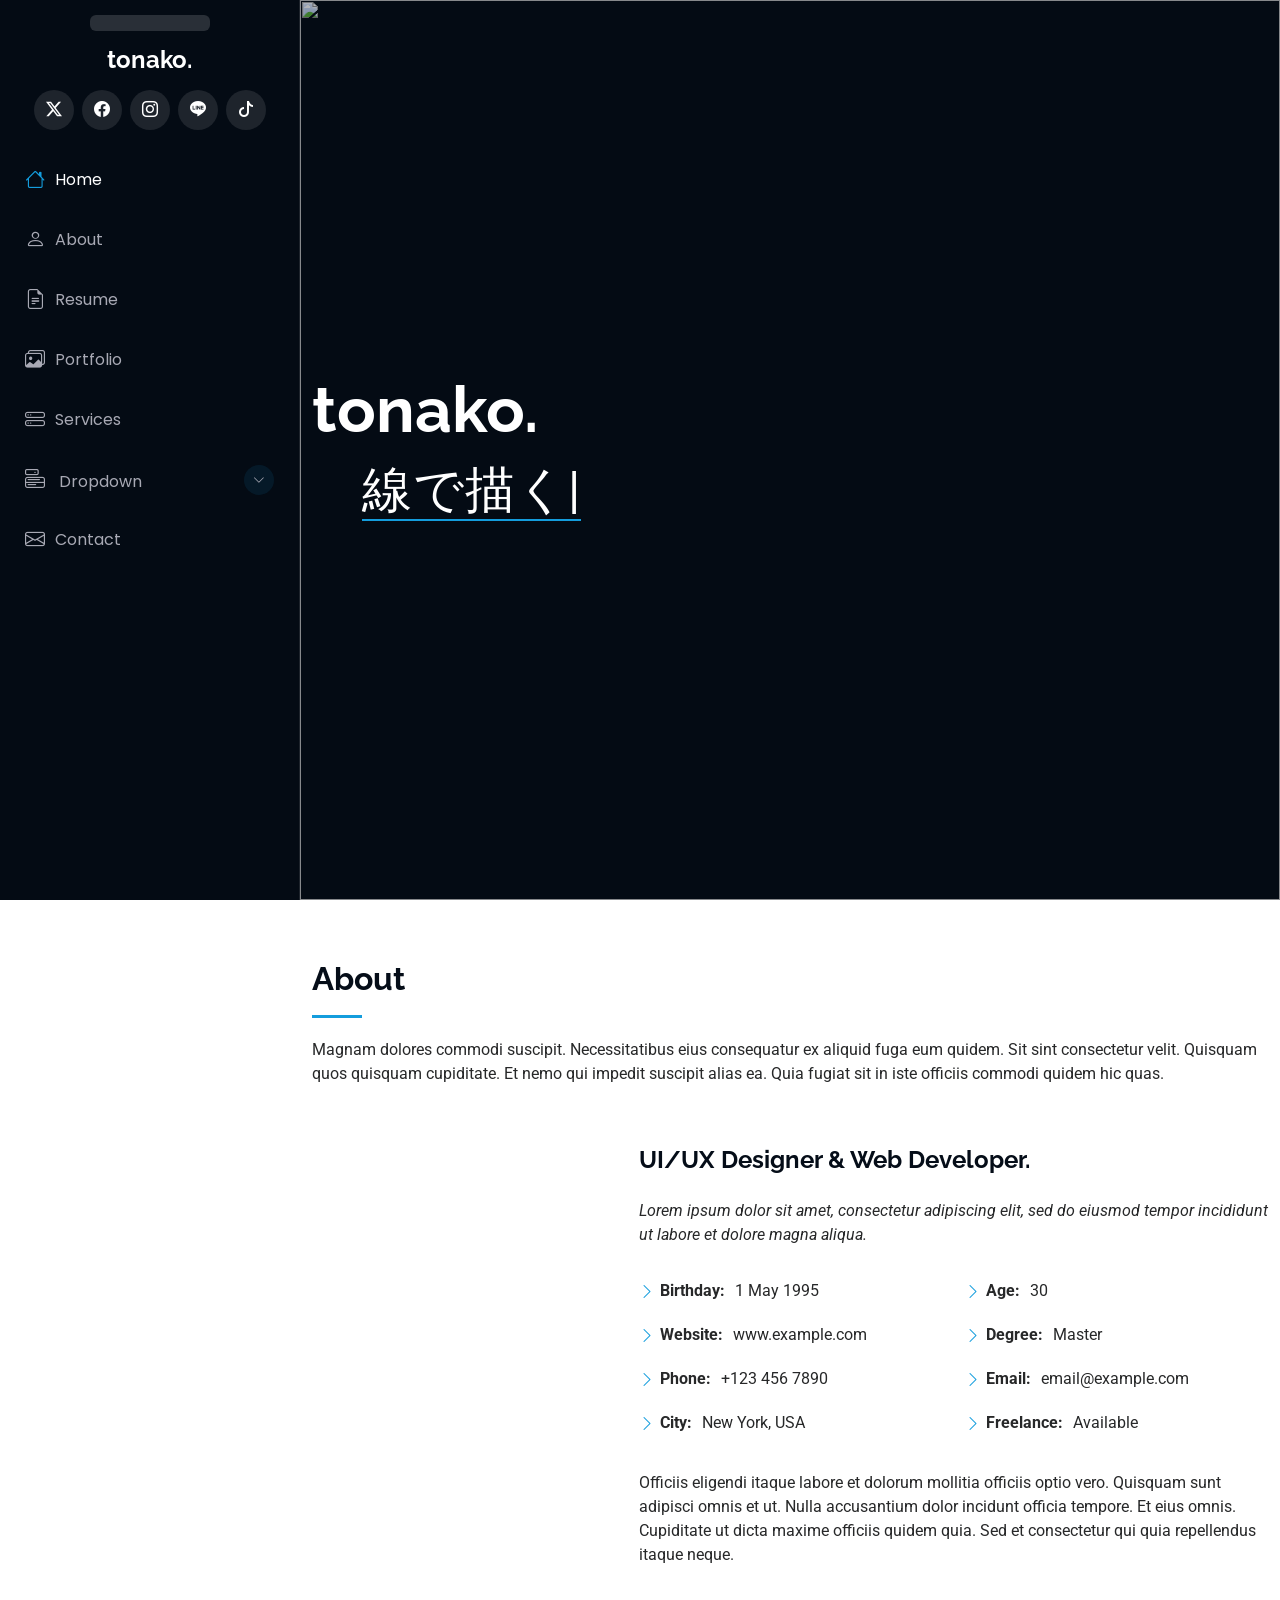
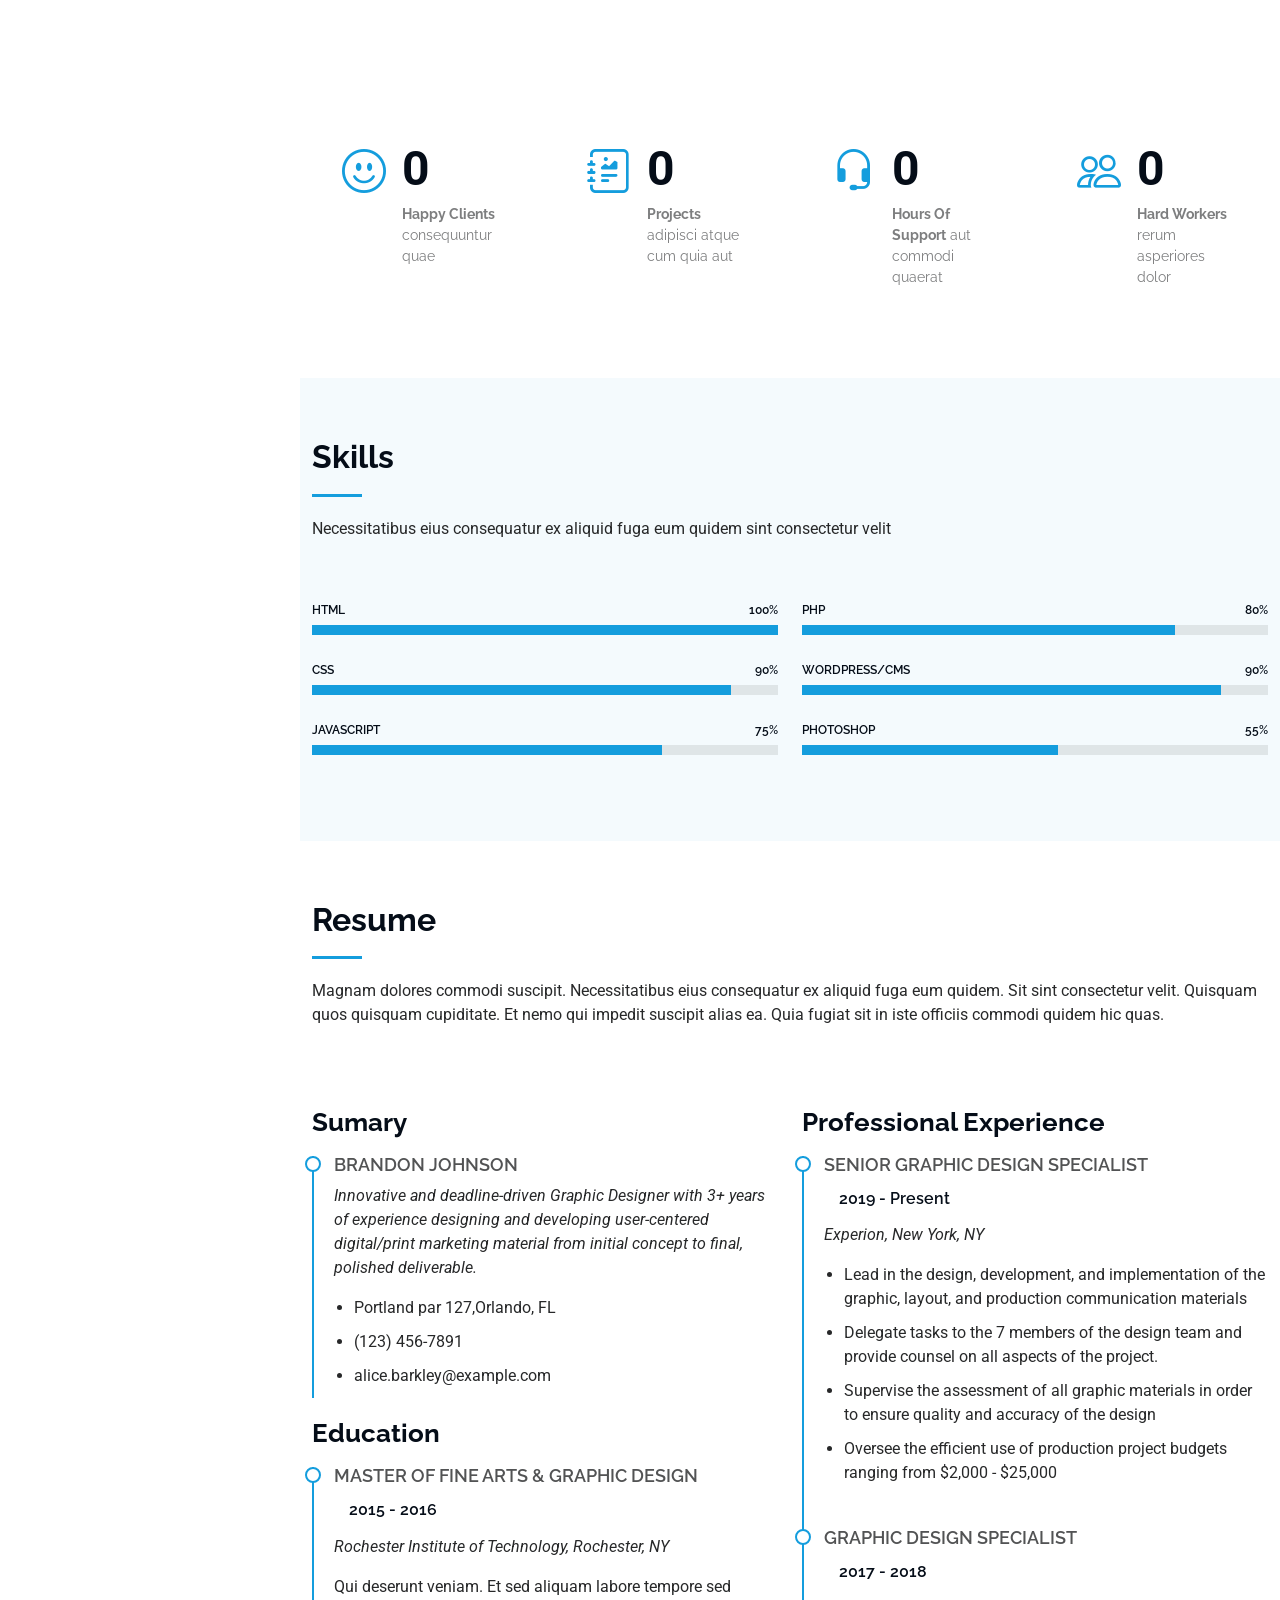
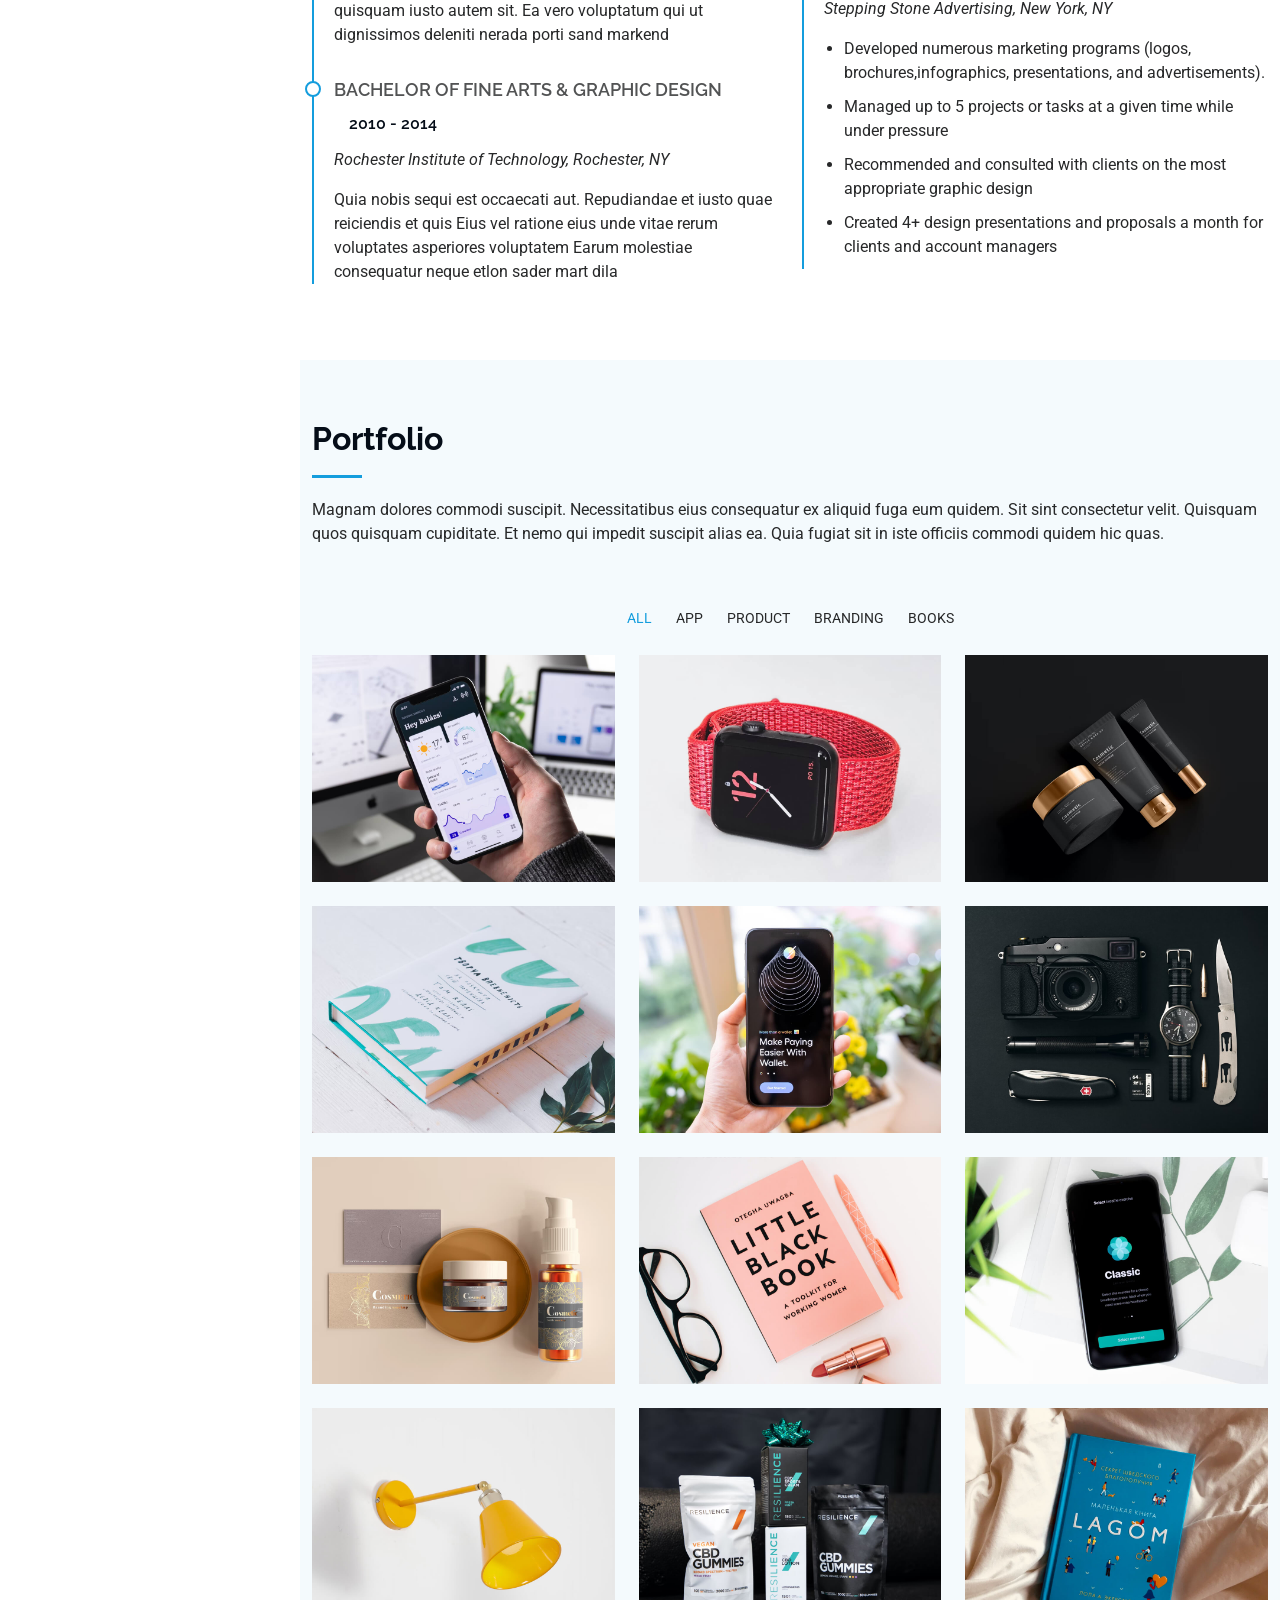
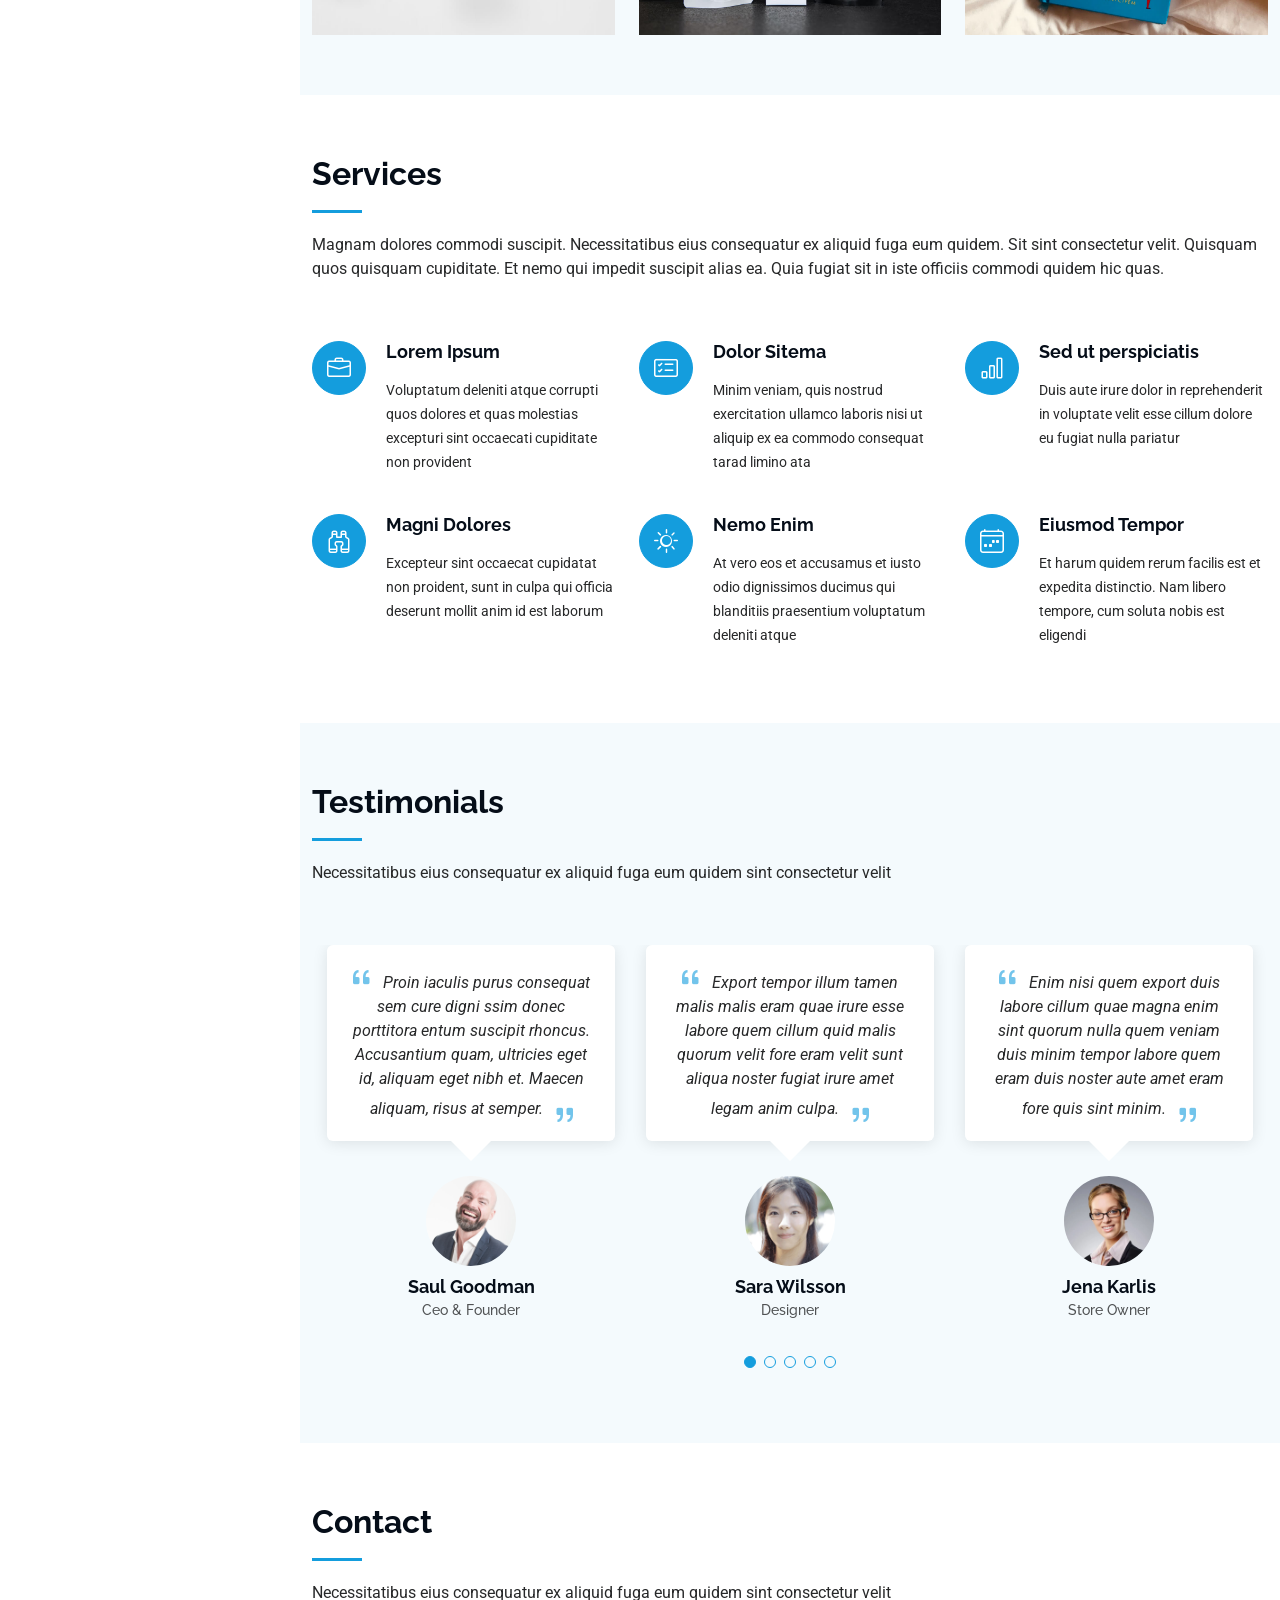
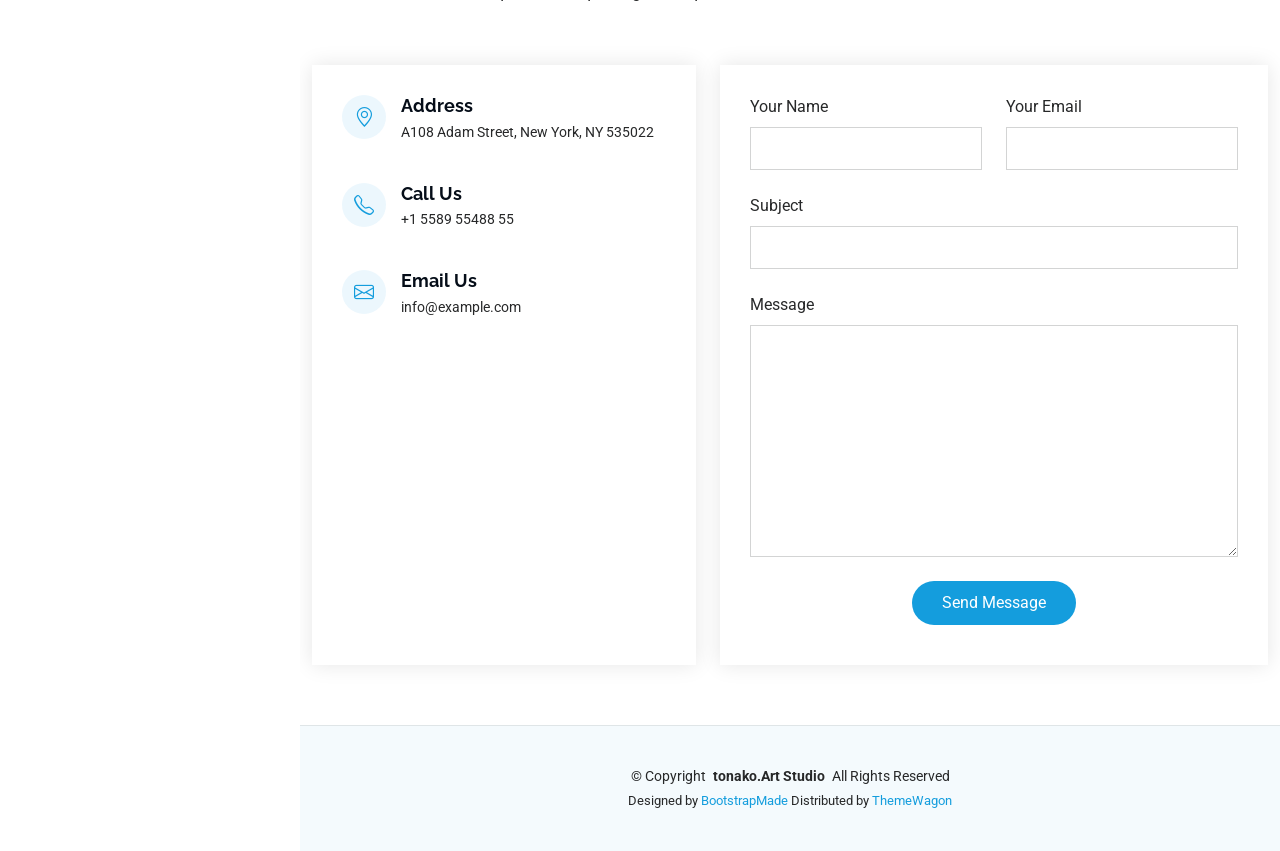
==== index.html @ 2c8b05dd "tonakoのテストページ" ====
<!DOCTYPE html>
<html lang="ja">

<head>
  <meta charset="utf-8">
  <meta content="width=device-width, initial-scale=1.0" name="viewport">
  <title>tonako. - モノクロ抽象と物語</title>
  <meta content="" name="description">
  <meta content="" name="keywords">

  <!-- Favicons -->
  <link href="assets/img/favicon.png" rel="icon">
  <link href="assets/img/apple-touch-icon.png" rel="apple-touch-icon">

  <!-- Fonts -->
  <link href="https://fonts.googleapis.com/css2?family=Roboto:ital,wght@0,100;0,300;0,400;0,500;0,700;0,900;1,100;1,300;1,400;1,500;1,700;1,900&family=Poppins:ital,wght@0,100;0,200;0,300;0,400;0,500;0,600;0,700;0,800;0,900;1,100;1,200;1,300;1,400;1,500;1,600;1,700;1,800;1,900&family=Raleway:ital,wght@0,100;0,200;0,300;0,400;0,500;0,600;0,700;0,800;0,900;1,100;1,200;1,300;1,400;1,500;1,600;1,700;1,800;1,900&display=swap" rel="stylesheet">

  <!-- Vendor CSS Files -->
  <link href="assets/vendor/bootstrap/css/bootstrap.min.css" rel="stylesheet">
  <link href="assets/vendor/bootstrap-icons/bootstrap-icons.css" rel="stylesheet">
  <link href="assets/vendor/aos/aos.css" rel="stylesheet">
  <link href="assets/vendor/glightbox/css/glightbox.min.css" rel="stylesheet">
  <link href="assets/vendor/swiper/swiper-bundle.min.css" rel="stylesheet">

  <!-- Main CSS File -->
  <link href="assets/css/main.css" rel="stylesheet">

</head>

<body class="index-page">

  <header id="header" class="header dark-background d-flex flex-column">
    <i class="header-toggle d-xl-none bi bi-list"></i>

    <div class="profile-img">
      <img src="assets/img/my-profile-img.jpg" alt="" class="rounded mx-auto d-block">
    </div>

    <a href="index.html" class="logo d-flex align-items-center justify-content-center">
      <!-- Uncomment the line below if you also wish to use an image logo -->
      <!-- <img src="assets/img/logo.png" alt=""> -->
      <h1 class="sitename">tonako.</h1>
    </a>

    <div class="social-links text-center">
      <span title="x"><a href="#" class="twitter"><i class="bi bi-twitter-x"></i></a></span>
      <span title="facebook"><a href="#" class="facebook"><i class="bi bi-facebook"></i></a></span>
      <span title="instagram"><a href="#" class="instagram"><i class="bi bi-instagram"></i></a></span>
      <span title="LINE"><a href="#" class="line"><i class="bi bi-line line-icon"></i></a></span>
      <span title="tiktok"><a href="#" class="tiktok"><i class="bi bi-tiktok tiktok-icon"></i></a></span>
    </div>

    <nav id="navmenu" class="navmenu">
      <ul>
        <li><span title="トップ"><a href="#hero" class="active"><i class="b bi-house navicon"></i> Home</a></span></li>
        <li><span title="人物紹介"><a href="#about"><i class="bi bi-person navicon"></i> About</a></span></li>
        <li><span title="経歴紹介"><a href="#resume"><i class="bi bi-file-earmark-text navicon"></i> Resume</a></span></li>
        <li><span title="作品紹介"><a href="#portfolio"><i class="bi bi-images navicon"></i> Portfolio</a></span></li>
        <li><span title="サービス"><a href="#services"><i class="bi bi-hdd-stack navicon"></i> Services</a></span></li>
        <li class="dropdown"><a href="#"><span title="説明６"><i class="bi bi-menu-button navicon"></i> <span>Dropdown</span> </span><i class="bi bi-chevron-down toggle-dropdown"></i></a>
          <ul>
            <li><a href="#">Dropdown 1</a></li>
            <li class="dropdown"><a href="#"><span>Deep Dropdown</span> <i class="bi bi-chevron-down toggle-dropdown"></i></a>
              <ul>
                <li><a href="#">Deep Dropdown 1</a></li>
                <li><a href="#">Deep Dropdown 2</a></li>
                <li><a href="#">Deep Dropdown 3</a></li>
                <li><a href="#">Deep Dropdown 4</a></li>
                <li><a href="#">Deep Dropdown 5</a></li>
              </ul>
            </li>
            <li><a href="#">Dropdown 2</a></li>
            <li><a href="#">Dropdown 3</a></li>
            <li><a href="#">Dropdown 4</a></li>
          </ul>
        </li>
        <li><span title="連絡手段"><a href="#contact"><i class="bi bi-envelope navicon"></i> Contact</a></span></li>
      </ul>
    </nav>

  </header>

  <main class="main">

    <!-- Hero Section -->
    <section id="hero" class="hero section dark-background">

      <img id="slideshow" src="assets/img/hero-bg.jpg" alt="" data-aos="fade-in" class="">
      <div class="container" data-aos="fade-up" data-aos-delay="100">
        <h2>tonako.</h2>
        <p style="font-size: 50px;">　<span class="typed" data-typed-items="　線で描く,　創造する,　モノクロ抽象と物語"></span><span class="typed-cursor typed-cursor--blink" aria-hidden="true"></span><span class="typed-cursor typed-cursor--blink" aria-hidden="true"></span></p>
      </div>

    </section><!-- /hero Section -->

    <!-- About Section -->
    <section id="about" class="about section">

      <!-- Section Title -->
      <div class="container section-title" data-aos="fade-up">
        <h2>About</h2>
        <p>Magnam dolores commodi suscipit. Necessitatibus eius consequatur ex aliquid fuga eum quidem. Sit sint consectetur velit. Quisquam quos quisquam cupiditate. Et nemo qui impedit suscipit alias ea. Quia fugiat sit in iste officiis commodi quidem hic quas.</p>
      </div><!-- End Section Title -->

      <div class="container" data-aos="fade-up" data-aos-delay="100">

        <div class="row gy-4 justify-content-center">
          <div class="col-lg-4">
            <img src="assets/img/my-profile-img.jpg" class="img-fluid" alt="">
          </div>
          <div class="col-lg-8 content">
            <h2>UI/UX Designer &amp; Web Developer.</h2>
            <p class="fst-italic py-3">
              Lorem ipsum dolor sit amet, consectetur adipiscing elit, sed do eiusmod tempor incididunt ut labore et dolore
              magna aliqua.
            </p>
            <div class="row">
              <div class="col-lg-6">
                <ul>
                  <li><i class="bi bi-chevron-right"></i> <strong>Birthday:</strong> <span>1 May 1995</span></li>
                  <li><i class="bi bi-chevron-right"></i> <strong>Website:</strong> <span>www.example.com</span></li>
                  <li><i class="bi bi-chevron-right"></i> <strong>Phone:</strong> <span>+123 456 7890</span></li>
                  <li><i class="bi bi-chevron-right"></i> <strong>City:</strong> <span>New York, USA</span></li>
                </ul>
              </div>
              <div class="col-lg-6">
                <ul>
                  <li><i class="bi bi-chevron-right"></i> <strong>Age:</strong> <span>30</span></li>
                  <li><i class="bi bi-chevron-right"></i> <strong>Degree:</strong> <span>Master</span></li>
                  <li><i class="bi bi-chevron-right"></i> <strong>Email:</strong> <span>email@example.com</span></li>
                  <li><i class="bi bi-chevron-right"></i> <strong>Freelance:</strong> <span>Available</span></li>
                </ul>
              </div>
            </div>
            <p class="py-3">
              Officiis eligendi itaque labore et dolorum mollitia officiis optio vero. Quisquam sunt adipisci omnis et ut. Nulla accusantium dolor incidunt officia tempore. Et eius omnis.
              Cupiditate ut dicta maxime officiis quidem quia. Sed et consectetur qui quia repellendus itaque neque.
            </p>
          </div>
        </div>

      </div>

    </section><!-- /About Section -->

    <!-- Stats Section -->
    <section id="stats" class="stats section">

      <div class="container" data-aos="fade-up" data-aos-delay="100">

        <div class="row gy-4">

          <div class="col-lg-3 col-md-6">
            <div class="stats-item">
              <i class="bi bi-emoji-smile"></i>
              <span data-purecounter-start="0" data-purecounter-end="232" data-purecounter-duration="1" class="purecounter"></span>
              <p><strong>Happy Clients</strong> <span>consequuntur quae</span></p>
            </div>
          </div><!-- End Stats Item -->

          <div class="col-lg-3 col-md-6">
            <div class="stats-item">
              <i class="bi bi-journal-richtext"></i>
              <span data-purecounter-start="0" data-purecounter-end="521" data-purecounter-duration="1" class="purecounter"></span>
              <p><strong>Projects</strong> <span>adipisci atque cum quia aut</span></p>
            </div>
          </div><!-- End Stats Item -->

          <div class="col-lg-3 col-md-6">
            <div class="stats-item">
              <i class="bi bi-headset"></i>
              <span data-purecounter-start="0" data-purecounter-end="1453" data-purecounter-duration="1" class="purecounter"></span>
              <p><strong>Hours Of Support</strong> <span>aut commodi quaerat</span></p>
            </div>
          </div><!-- End Stats Item -->

          <div class="col-lg-3 col-md-6">
            <div class="stats-item">
              <i class="bi bi-people"></i>
              <span data-purecounter-start="0" data-purecounter-end="32" data-purecounter-duration="1" class="purecounter"></span>
              <p><strong>Hard Workers</strong> <span>rerum asperiores dolor</span></p>
            </div>
          </div><!-- End Stats Item -->

        </div>

      </div>

    </section><!-- /Stats Section -->

    <!-- Skills Section -->
    <section id="skills" class="skills section light-background">

      <!-- Section Title -->
      <div class="container section-title" data-aos="fade-up">
        <h2>Skills</h2>
        <p>Necessitatibus eius consequatur ex aliquid fuga eum quidem sint consectetur velit</p>
      </div><!-- End Section Title -->

      <div class="container" data-aos="fade-up" data-aos-delay="100">

        <div class="row skills-content skills-animation">

          <div class="col-lg-6">

            <div class="progress">
              <span class="skill"><span>HTML</span> <i class="val">100%</i></span>
              <div class="progress-bar-wrap">
                <div class="progress-bar" role="progressbar" aria-valuenow="100" aria-valuemin="0" aria-valuemax="100"></div>
              </div>
            </div><!-- End Skills Item -->

            <div class="progress">
              <span class="skill"><span>CSS</span> <i class="val">90%</i></span>
              <div class="progress-bar-wrap">
                <div class="progress-bar" role="progressbar" aria-valuenow="90" aria-valuemin="0" aria-valuemax="100"></div>
              </div>
            </div><!-- End Skills Item -->

            <div class="progress">
              <span class="skill"><span>JavaScript</span> <i class="val">75%</i></span>
              <div class="progress-bar-wrap">
                <div class="progress-bar" role="progressbar" aria-valuenow="75" aria-valuemin="0" aria-valuemax="100"></div>
              </div>
            </div><!-- End Skills Item -->

          </div>

          <div class="col-lg-6">

            <div class="progress">
              <span class="skill"><span>PHP</span> <i class="val">80%</i></span>
              <div class="progress-bar-wrap">
                <div class="progress-bar" role="progressbar" aria-valuenow="80" aria-valuemin="0" aria-valuemax="100"></div>
              </div>
            </div><!-- End Skills Item -->

            <div class="progress">
              <span class="skill"><span>WordPress/CMS</span> <i class="val">90%</i></span>
              <div class="progress-bar-wrap">
                <div class="progress-bar" role="progressbar" aria-valuenow="90" aria-valuemin="0" aria-valuemax="100"></div>
              </div>
            </div><!-- End Skills Item -->

            <div class="progress">
              <span class="skill"><span>Photoshop</span> <i class="val">55%</i></span>
              <div class="progress-bar-wrap">
                <div class="progress-bar" role="progressbar" aria-valuenow="55" aria-valuemin="0" aria-valuemax="100"></div>
              </div>
            </div><!-- End Skills Item -->

          </div>

        </div>

      </div>

    </section><!-- /Skills Section -->

    <!-- Resume Section -->
    <section id="resume" class="resume section">

      <!-- Section Title -->
      <div class="container section-title" data-aos="fade-up">
        <h2>Resume</h2>
        <p>Magnam dolores commodi suscipit. Necessitatibus eius consequatur ex aliquid fuga eum quidem. Sit sint consectetur velit. Quisquam quos quisquam cupiditate. Et nemo qui impedit suscipit alias ea. Quia fugiat sit in iste officiis commodi quidem hic quas.</p>
      </div><!-- End Section Title -->

      <div class="container">

        <div class="row">

          <div class="col-lg-6" data-aos="fade-up" data-aos-delay="100">
            <h3 class="resume-title">Sumary</h3>

            <div class="resume-item pb-0">
              <h4>Brandon Johnson</h4>
              <p><em>Innovative and deadline-driven Graphic Designer with 3+ years of experience designing and developing user-centered digital/print marketing material from initial concept to final, polished deliverable.</em></p>
              <ul>
                <li>Portland par 127,Orlando, FL</li>
                <li>(123) 456-7891</li>
                <li>alice.barkley@example.com</li>
              </ul>
            </div><!-- Edn Resume Item -->

            <h3 class="resume-title">Education</h3>
            <div class="resume-item">
              <h4>Master of Fine Arts &amp; Graphic Design</h4>
              <h5>2015 - 2016</h5>
              <p><em>Rochester Institute of Technology, Rochester, NY</em></p>
              <p>Qui deserunt veniam. Et sed aliquam labore tempore sed quisquam iusto autem sit. Ea vero voluptatum qui ut dignissimos deleniti nerada porti sand markend</p>
            </div><!-- Edn Resume Item -->

            <div class="resume-item">
              <h4>Bachelor of Fine Arts &amp; Graphic Design</h4>
              <h5>2010 - 2014</h5>
              <p><em>Rochester Institute of Technology, Rochester, NY</em></p>
              <p>Quia nobis sequi est occaecati aut. Repudiandae et iusto quae reiciendis et quis Eius vel ratione eius unde vitae rerum voluptates asperiores voluptatem Earum molestiae consequatur neque etlon sader mart dila</p>
            </div><!-- Edn Resume Item -->

          </div>

          <div class="col-lg-6" data-aos="fade-up" data-aos-delay="200">
            <h3 class="resume-title">Professional Experience</h3>
            <div class="resume-item">
              <h4>Senior graphic design specialist</h4>
              <h5>2019 - Present</h5>
              <p><em>Experion, New York, NY </em></p>
              <ul>
                <li>Lead in the design, development, and implementation of the graphic, layout, and production communication materials</li>
                <li>Delegate tasks to the 7 members of the design team and provide counsel on all aspects of the project. </li>
                <li>Supervise the assessment of all graphic materials in order to ensure quality and accuracy of the design</li>
                <li>Oversee the efficient use of production project budgets ranging from $2,000 - $25,000</li>
              </ul>
            </div><!-- Edn Resume Item -->

            <div class="resume-item">
              <h4>Graphic design specialist</h4>
              <h5>2017 - 2018</h5>
              <p><em>Stepping Stone Advertising, New York, NY</em></p>
              <ul>
                <li>Developed numerous marketing programs (logos, brochures,infographics, presentations, and advertisements).</li>
                <li>Managed up to 5 projects or tasks at a given time while under pressure</li>
                <li>Recommended and consulted with clients on the most appropriate graphic design</li>
                <li>Created 4+ design presentations and proposals a month for clients and account managers</li>
              </ul>
            </div><!-- Edn Resume Item -->

          </div>

        </div>

      </div>

    </section><!-- /Resume Section -->

    <!-- Portfolio Section -->
    <section id="portfolio" class="portfolio section light-background">

      <!-- Section Title -->
      <div class="container section-title" data-aos="fade-up">
        <h2>Portfolio</h2>
        <p>Magnam dolores commodi suscipit. Necessitatibus eius consequatur ex aliquid fuga eum quidem. Sit sint consectetur velit. Quisquam quos quisquam cupiditate. Et nemo qui impedit suscipit alias ea. Quia fugiat sit in iste officiis commodi quidem hic quas.</p>
      </div><!-- End Section Title -->

      <div class="container">

        <div class="isotope-layout" data-default-filter="*" data-layout="masonry" data-sort="original-order">

          <ul class="portfolio-filters isotope-filters" data-aos="fade-up" data-aos-delay="100">
            <li data-filter="*" class="filter-active">All</li>
            <li data-filter=".filter-app">App</li>
            <li data-filter=".filter-product">Product</li>
            <li data-filter=".filter-branding">Branding</li>
            <li data-filter=".filter-books">Books</li>
          </ul><!-- End Portfolio Filters -->

          <div class="row gy-4 isotope-container" data-aos="fade-up" data-aos-delay="200">

            <div class="col-lg-4 col-md-6 portfolio-item isotope-item filter-app">
              <div class="portfolio-content h-100">
                <img src="assets/img/portfolio/app-1.jpg" class="img-fluid" alt="">
                <div class="portfolio-info">
                  <h4>App 1</h4>
                  <p>Lorem ipsum, dolor sit amet consectetur</p>
                  <a href="assets/img/portfolio/app-1.jpg" title="App 1" data-gallery="portfolio-gallery-app" class="glightbox preview-link"><i class="bi bi-zoom-in"></i></a>
                  <a href="portfolio-details.html" title="More Details" class="details-link"><i class="bi bi-link-45deg"></i></a>
                </div>
              </div>
            </div><!-- End Portfolio Item -->

            <div class="col-lg-4 col-md-6 portfolio-item isotope-item filter-product">
              <div class="portfolio-content h-100">
                <img src="assets/img/portfolio/product-1.jpg" class="img-fluid" alt="">
                <div class="portfolio-info">
                  <h4>Product 1</h4>
                  <p>Lorem ipsum, dolor sit amet consectetur</p>
                  <a href="assets/img/portfolio/product-1.jpg" title="Product 1" data-gallery="portfolio-gallery-product" class="glightbox preview-link"><i class="bi bi-zoom-in"></i></a>
                  <a href="portfolio-details.html" title="More Details" class="details-link"><i class="bi bi-link-45deg"></i></a>
                </div>
              </div>
            </div><!-- End Portfolio Item -->

            <div class="col-lg-4 col-md-6 portfolio-item isotope-item filter-branding">
              <div class="portfolio-content h-100">
                <img src="assets/img/portfolio/branding-1.jpg" class="img-fluid" alt="">
                <div class="portfolio-info">
                  <h4>Branding 1</h4>
                  <p>Lorem ipsum, dolor sit amet consectetur</p>
                  <a href="assets/img/portfolio/branding-1.jpg" title="Branding 1" data-gallery="portfolio-gallery-branding" class="glightbox preview-link"><i class="bi bi-zoom-in"></i></a>
                  <a href="portfolio-details.html" title="More Details" class="details-link"><i class="bi bi-link-45deg"></i></a>
                </div>
              </div>
            </div><!-- End Portfolio Item -->

            <div class="col-lg-4 col-md-6 portfolio-item isotope-item filter-books">
              <div class="portfolio-content h-100">
                <img src="assets/img/portfolio/books-1.jpg" class="img-fluid" alt="">
                <div class="portfolio-info">
                  <h4>Books 1</h4>
                  <p>Lorem ipsum, dolor sit amet consectetur</p>
                  <a href="assets/img/portfolio/books-1.jpg" title="Branding 1" data-gallery="portfolio-gallery-book" class="glightbox preview-link"><i class="bi bi-zoom-in"></i></a>
                  <a href="portfolio-details.html" title="More Details" class="details-link"><i class="bi bi-link-45deg"></i></a>
                </div>
              </div>
            </div><!-- End Portfolio Item -->

            <div class="col-lg-4 col-md-6 portfolio-item isotope-item filter-app">
              <div class="portfolio-content h-100">
                <img src="assets/img/portfolio/app-2.jpg" class="img-fluid" alt="">
                <div class="portfolio-info">
                  <h4>App 2</h4>
                  <p>Lorem ipsum, dolor sit amet consectetur</p>
                  <a href="assets/img/portfolio/app-2.jpg" title="App 2" data-gallery="portfolio-gallery-app" class="glightbox preview-link"><i class="bi bi-zoom-in"></i></a>
                  <a href="portfolio-details.html" title="More Details" class="details-link"><i class="bi bi-link-45deg"></i></a>
                </div>
              </div>
            </div><!-- End Portfolio Item -->

            <div class="col-lg-4 col-md-6 portfolio-item isotope-item filter-product">
              <div class="portfolio-content h-100">
                <img src="assets/img/portfolio/product-2.jpg" class="img-fluid" alt="">
                <div class="portfolio-info">
                  <h4>Product 2</h4>
                  <p>Lorem ipsum, dolor sit amet consectetur</p>
                  <a href="assets/img/portfolio/product-2.jpg" title="Product 2" data-gallery="portfolio-gallery-product" class="glightbox preview-link"><i class="bi bi-zoom-in"></i></a>
                  <a href="portfolio-details.html" title="More Details" class="details-link"><i class="bi bi-link-45deg"></i></a>
                </div>
              </div>
            </div><!-- End Portfolio Item -->

            <div class="col-lg-4 col-md-6 portfolio-item isotope-item filter-branding">
              <div class="portfolio-content h-100">
                <img src="assets/img/portfolio/branding-2.jpg" class="img-fluid" alt="">
                <div class="portfolio-info">
                  <h4>Branding 2</h4>
                  <p>Lorem ipsum, dolor sit amet consectetur</p>
                  <a href="assets/img/portfolio/branding-2.jpg" title="Branding 2" data-gallery="portfolio-gallery-branding" class="glightbox preview-link"><i class="bi bi-zoom-in"></i></a>
                  <a href="portfolio-details.html" title="More Details" class="details-link"><i class="bi bi-link-45deg"></i></a>
                </div>
              </div>
            </div><!-- End Portfolio Item -->

            <div class="col-lg-4 col-md-6 portfolio-item isotope-item filter-books">
              <div class="portfolio-content h-100">
                <img src="assets/img/portfolio/books-2.jpg" class="img-fluid" alt="">
                <div class="portfolio-info">
                  <h4>Books 2</h4>
                  <p>Lorem ipsum, dolor sit amet consectetur</p>
                  <a href="assets/img/portfolio/books-2.jpg" title="Branding 2" data-gallery="portfolio-gallery-book" class="glightbox preview-link"><i class="bi bi-zoom-in"></i></a>
                  <a href="portfolio-details.html" title="More Details" class="details-link"><i class="bi bi-link-45deg"></i></a>
                </div>
              </div>
            </div><!-- End Portfolio Item -->

            <div class="col-lg-4 col-md-6 portfolio-item isotope-item filter-app">
              <div class="portfolio-content h-100">
                <img src="assets/img/portfolio/app-3.jpg" class="img-fluid" alt="">
                <div class="portfolio-info">
                  <h4>App 3</h4>
                  <p>Lorem ipsum, dolor sit amet consectetur</p>
                  <a href="assets/img/portfolio/app-3.jpg" title="App 3" data-gallery="portfolio-gallery-app" class="glightbox preview-link"><i class="bi bi-zoom-in"></i></a>
                  <a href="portfolio-details.html" title="More Details" class="details-link"><i class="bi bi-link-45deg"></i></a>
                </div>
              </div>
            </div><!-- End Portfolio Item -->

            <div class="col-lg-4 col-md-6 portfolio-item isotope-item filter-product">
              <div class="portfolio-content h-100">
                <img src="assets/img/portfolio/product-3.jpg" class="img-fluid" alt="">
                <div class="portfolio-info">
                  <h4>Product 3</h4>
                  <p>Lorem ipsum, dolor sit amet consectetur</p>
                  <a href="assets/img/portfolio/product-3.jpg" title="Product 3" data-gallery="portfolio-gallery-product" class="glightbox preview-link"><i class="bi bi-zoom-in"></i></a>
                  <a href="portfolio-details.html" title="More Details" class="details-link"><i class="bi bi-link-45deg"></i></a>
                </div>
              </div>
            </div><!-- End Portfolio Item -->

            <div class="col-lg-4 col-md-6 portfolio-item isotope-item filter-branding">
              <div class="portfolio-content h-100">
                <img src="assets/img/portfolio/branding-3.jpg" class="img-fluid" alt="">
                <div class="portfolio-info">
                  <h4>Branding 3</h4>
                  <p>Lorem ipsum, dolor sit amet consectetur</p>
                  <a href="assets/img/portfolio/branding-3.jpg" title="Branding 2" data-gallery="portfolio-gallery-branding" class="glightbox preview-link"><i class="bi bi-zoom-in"></i></a>
                  <a href="portfolio-details.html" title="More Details" class="details-link"><i class="bi bi-link-45deg"></i></a>
                </div>
              </div>
            </div><!-- End Portfolio Item -->

            <div class="col-lg-4 col-md-6 portfolio-item isotope-item filter-books">
              <div class="portfolio-content h-100">
                <img src="assets/img/portfolio/books-3.jpg" class="img-fluid" alt="">
                <div class="portfolio-info">
                  <h4>Books 3</h4>
                  <p>Lorem ipsum, dolor sit amet consectetur</p>
                  <a href="assets/img/portfolio/books-3.jpg" title="Branding 3" data-gallery="portfolio-gallery-book" class="glightbox preview-link"><i class="bi bi-zoom-in"></i></a>
                  <a href="portfolio-details.html" title="More Details" class="details-link"><i class="bi bi-link-45deg"></i></a>
                </div>
              </div>
            </div><!-- End Portfolio Item -->

          </div><!-- End Portfolio Container -->

        </div>

      </div>

    </section><!-- /Portfolio Section -->

    <!-- Services Section -->
    <section id="services" class="services section">

      <!-- Section Title -->
      <div class="container section-title" data-aos="fade-up">
        <h2>Services</h2>
        <p>Magnam dolores commodi suscipit. Necessitatibus eius consequatur ex aliquid fuga eum quidem. Sit sint consectetur velit. Quisquam quos quisquam cupiditate. Et nemo qui impedit suscipit alias ea. Quia fugiat sit in iste officiis commodi quidem hic quas.</p>
      </div><!-- End Section Title -->

      <div class="container">

        <div class="row gy-4">

          <div class="col-lg-4 col-md-6 service-item d-flex" data-aos="fade-up" data-aos-delay="100">
            <div class="icon flex-shrink-0"><i class="bi bi-briefcase"></i></div>
            <div>
              <h4 class="title"><a href="service-details.html" class="stretched-link">Lorem Ipsum</a></h4>
              <p class="description">Voluptatum deleniti atque corrupti quos dolores et quas molestias excepturi sint occaecati cupiditate non provident</p>
            </div>
          </div>
          <!-- End Service Item -->

          <div class="col-lg-4 col-md-6 service-item d-flex" data-aos="fade-up" data-aos-delay="200">
            <div class="icon flex-shrink-0"><i class="bi bi-card-checklist"></i></div>
            <div>
              <h4 class="title"><a href="service-details.html" class="stretched-link">Dolor Sitema</a></h4>
              <p class="description">Minim veniam, quis nostrud exercitation ullamco laboris nisi ut aliquip ex ea commodo consequat tarad limino ata</p>
            </div>
          </div><!-- End Service Item -->

          <div class="col-lg-4 col-md-6 service-item d-flex" data-aos="fade-up" data-aos-delay="300">
            <div class="icon flex-shrink-0"><i class="bi bi-bar-chart"></i></div>
            <div>
              <h4 class="title"><a href="service-details.html" class="stretched-link">Sed ut perspiciatis</a></h4>
              <p class="description">Duis aute irure dolor in reprehenderit in voluptate velit esse cillum dolore eu fugiat nulla pariatur</p>
            </div>
          </div><!-- End Service Item -->

          <div class="col-lg-4 col-md-6 service-item d-flex" data-aos="fade-up" data-aos-delay="400">
            <div class="icon flex-shrink-0"><i class="bi bi-binoculars"></i></div>
            <div>
              <h4 class="title"><a href="service-details.html" class="stretched-link">Magni Dolores</a></h4>
              <p class="description">Excepteur sint occaecat cupidatat non proident, sunt in culpa qui officia deserunt mollit anim id est laborum</p>
            </div>
          </div><!-- End Service Item -->

          <div class="col-lg-4 col-md-6 service-item d-flex" data-aos="fade-up" data-aos-delay="500">
            <div class="icon flex-shrink-0"><i class="bi bi-brightness-high"></i></div>
            <div>
              <h4 class="title"><a href="service-details.html" class="stretched-link">Nemo Enim</a></h4>
              <p class="description">At vero eos et accusamus et iusto odio dignissimos ducimus qui blanditiis praesentium voluptatum deleniti atque</p>
            </div>
          </div><!-- End Service Item -->

          <div class="col-lg-4 col-md-6 service-item d-flex" data-aos="fade-up" data-aos-delay="600">
            <div class="icon flex-shrink-0"><i class="bi bi-calendar4-week"></i></div>
            <div>
              <h4 class="title"><a href="service-details.html" class="stretched-link">Eiusmod Tempor</a></h4>
              <p class="description">Et harum quidem rerum facilis est et expedita distinctio. Nam libero tempore, cum soluta nobis est eligendi</p>
            </div>
          </div><!-- End Service Item -->

        </div>

      </div>

    </section><!-- /Services Section -->

    <!-- Testimonials Section -->
    <section id="testimonials" class="testimonials section light-background">

      <!-- Section Title -->
      <div class="container section-title" data-aos="fade-up">
        <h2>Testimonials</h2>
        <p>Necessitatibus eius consequatur ex aliquid fuga eum quidem sint consectetur velit</p>
      </div><!-- End Section Title -->

      <div class="container" data-aos="fade-up" data-aos-delay="100">

        <div class="swiper init-swiper">
          <script type="application/json" class="swiper-config">
            {
              "loop": true,
              "speed": 600,
              "autoplay": {
                "delay": 5000
              },
              "slidesPerView": "auto",
              "pagination": {
                "el": ".swiper-pagination",
                "type": "bullets",
                "clickable": true
              },
              "breakpoints": {
                "320": {
                  "slidesPerView": 1,
                  "spaceBetween": 40
                },
                "1200": {
                  "slidesPerView": 3,
                  "spaceBetween": 1
                }
              }
            }
          </script>
          <div class="swiper-wrapper">

            <div class="swiper-slide">
              <div class="testimonial-item">
                <p>
                  <i class="bi bi-quote quote-icon-left"></i>
                  <span>Proin iaculis purus consequat sem cure digni ssim donec porttitora entum suscipit rhoncus. Accusantium quam, ultricies eget id, aliquam eget nibh et. Maecen aliquam, risus at semper.</span>
                  <i class="bi bi-quote quote-icon-right"></i>
                </p>
                <img src="assets/img/testimonials/testimonials-1.jpg" class="testimonial-img" alt="">
                <h3>Saul Goodman</h3>
                <h4>Ceo &amp; Founder</h4>
              </div>
            </div><!-- End testimonial item -->

            <div class="swiper-slide">
              <div class="testimonial-item">
                <p>
                  <i class="bi bi-quote quote-icon-left"></i>
                  <span>Export tempor illum tamen malis malis eram quae irure esse labore quem cillum quid malis quorum velit fore eram velit sunt aliqua noster fugiat irure amet legam anim culpa.</span>
                  <i class="bi bi-quote quote-icon-right"></i>
                </p>
                <img src="assets/img/testimonials/testimonials-2.jpg" class="testimonial-img" alt="">
                <h3>Sara Wilsson</h3>
                <h4>Designer</h4>
              </div>
            </div><!-- End testimonial item -->

            <div class="swiper-slide">
              <div class="testimonial-item">
                <p>
                  <i class="bi bi-quote quote-icon-left"></i>
                  <span>Enim nisi quem export duis labore cillum quae magna enim sint quorum nulla quem veniam duis minim tempor labore quem eram duis noster aute amet eram fore quis sint minim.</span>
                  <i class="bi bi-quote quote-icon-right"></i>
                </p>
                <img src="assets/img/testimonials/testimonials-3.jpg" class="testimonial-img" alt="">
                <h3>Jena Karlis</h3>
                <h4>Store Owner</h4>
              </div>
            </div><!-- End testimonial item -->

            <div class="swiper-slide">
              <div class="testimonial-item">
                <p>
                  <i class="bi bi-quote quote-icon-left"></i>
                  <span>Fugiat enim eram quae cillum dolore dolor amet nulla culpa multos export minim fugiat dolor enim duis veniam ipsum anim magna sunt elit fore quem dolore labore illum veniam.</span>
                  <i class="bi bi-quote quote-icon-right"></i>
                </p>
                <img src="assets/img/testimonials/testimonials-4.jpg" class="testimonial-img" alt="">
                <h3>Matt Brandon</h3>
                <h4>Freelancer</h4>
              </div>
            </div><!-- End testimonial item -->

            <div class="swiper-slide">
              <div class="testimonial-item">
                <p>
                  <i class="bi bi-quote quote-icon-left"></i>
                  <span>Quis quorum aliqua sint quem legam fore sunt eram irure aliqua veniam tempor noster veniam sunt culpa nulla illum cillum fugiat legam esse veniam culpa fore nisi cillum quid.</span>
                  <i class="bi bi-quote quote-icon-right"></i>
                </p>
                <img src="assets/img/testimonials/testimonials-5.jpg" class="testimonial-img" alt="">
                <h3>John Larson</h3>
                <h4>Entrepreneur</h4>
              </div>
            </div><!-- End testimonial item -->

          </div>
          <div class="swiper-pagination"></div>
        </div>

      </div>

    </section><!-- /Testimonials Section -->

    <!-- Contact Section -->
    <section id="contact" class="contact section">

      <!-- Section Title -->
      <div class="container section-title" data-aos="fade-up">
        <h2>Contact</h2>
        <p>Necessitatibus eius consequatur ex aliquid fuga eum quidem sint consectetur velit</p>
      </div><!-- End Section Title -->

      <div class="container" data-aos="fade-up" data-aos-delay="100">

        <div class="row gy-4">

          <div class="col-lg-5">

            <div class="info-wrap">
              <div class="info-item d-flex" data-aos="fade-up" data-aos-delay="200">
                <i class="bi bi-geo-alt flex-shrink-0"></i>
                <div>
                  <h3>Address</h3>
                  <p>A108 Adam Street, New York, NY 535022</p>
                </div>
              </div><!-- End Info Item -->

              <div class="info-item d-flex" data-aos="fade-up" data-aos-delay="300">
                <i class="bi bi-telephone flex-shrink-0"></i>
                <div>
                  <h3>Call Us</h3>
                  <p>+1 5589 55488 55</p>
                </div>
              </div><!-- End Info Item -->

              <div class="info-item d-flex" data-aos="fade-up" data-aos-delay="400">
                <i class="bi bi-envelope flex-shrink-0"></i>
                <div>
                  <h3>Email Us</h3>
                  <p>info@example.com</p>
                </div>
              </div><!-- End Info Item -->

              <iframe src="https://www.google.com/maps/embed?pb=!1m14!1m8!1m3!1d48389.78314118045!2d-74.006138!3d40.710059!3m2!1i1024!2i768!4f13.1!3m3!1m2!1s0x89c25a22a3bda30d%3A0xb89d1fe6bc499443!2sDowntown%20Conference%20Center!5e0!3m2!1sen!2sus!4v1676961268712!5m2!1sen!2sus" frameborder="0" style="border:0; width: 100%; height: 270px;" allowfullscreen="" loading="lazy" referrerpolicy="no-referrer-when-downgrade"></iframe>
            </div>
          </div>

          <div class="col-lg-7">
            <form action="forms/contact.php" method="post" class="php-email-form" data-aos="fade-up" data-aos-delay="200">
              <div class="row gy-4">

                <div class="col-md-6">
                  <label for="name-field" class="pb-2">Your Name</label>
                  <input type="text" name="name" id="name-field" class="form-control" required="">
                </div>

                <div class="col-md-6">
                  <label for="email-field" class="pb-2">Your Email</label>
                  <input type="email" class="form-control" name="email" id="email-field" required="">
                </div>

                <div class="col-md-12">
                  <label for="subject-field" class="pb-2">Subject</label>
                  <input type="text" class="form-control" name="subject" id="subject-field" required="">
                </div>

                <div class="col-md-12">
                  <label for="message-field" class="pb-2">Message</label>
                  <textarea class="form-control" name="message" rows="10" id="message-field" required=""></textarea>
                </div>

                <div class="col-md-12 text-center">
                  <div class="loading">Loading</div>
                  <div class="error-message"></div>
                  <div class="sent-message">Your message has been sent. Thank you!</div>

                  <button type="submit">Send Message</button>
                </div>

              </div>
            </form>
          </div><!-- End Contact Form -->

        </div>

      </div>

    </section><!-- /Contact Section -->

  </main>

  <footer id="footer" class="footer position-relative light-background">

    <div class="container">
      <div class="copyright text-center ">
        <p>© <span>Copyright</span> <strong class="px-1 sitename">tonako.Art Studio</strong> <span>All Rights Reserved</span></p>
      </div>
      <div class="credits">
        <!-- All the links in the footer should remain intact. -->
        <!-- You can delete the links only if you've purchased the pro version. -->
        <!-- Licensing information: https://bootstrapmade.com/license/ -->
        <!-- Purchase the pro version with working PHP/AJAX contact form: [buy-url] -->
        Designed by <a href="https://bootstrapmade.com/">BootstrapMade</a> Distributed by <a href="https://themewagon.com">ThemeWagon</a>
      </div>
    </div>

  </footer>

  <!-- Scroll Top -->
  <a href="#" id="scroll-top" class="scroll-top d-flex align-items-center justify-content-center"><i class="bi bi-arrow-up-short"></i></a>

  <!-- Preloader -->
  <div id="preloader"></div>

  <!-- Vendor JS Files -->
  <script src="assets/vendor/bootstrap/js/bootstrap.bundle.min.js"></script>
  <script src="assets/vendor/php-email-form/validate.js"></script>
  <script src="assets/vendor/aos/aos.js"></script>
  <script src="assets/vendor/typed.js/typed.umd.js"></script>
  <script src="assets/vendor/purecounter/purecounter_vanilla.js"></script>
  <script src="assets/vendor/waypoints/noframework.waypoints.js"></script>
  <script src="assets/vendor/glightbox/js/glightbox.min.js"></script>
  <script src="assets/vendor/imagesloaded/imagesloaded.pkgd.min.js"></script>
  <script src="assets/vendor/isotope-layout/isotope.pkgd.min.js"></script>
  <script src="assets/vendor/swiper/swiper-bundle.min.js"></script>

  <!-- Main JS File -->
  <script src="assets/js/main.js"></script>

</body>

</html>
---- assets/css/main.css ----
/**
* Template Name: iPortfolio
* Template URL: https://bootstrapmade.com/iportfolio-bootstrap-portfolio-websites-template/
* Updated: Jun 29 2024 with Bootstrap v5.3.3
* Author: BootstrapMade.com
* License: https://bootstrapmade.com/license/
*/

/*--------------------------------------------------------------
# Font & Color Variables
# Help: https://bootstrapmade.com/color-system/
--------------------------------------------------------------*/
/* Fonts */
:root {
  --default-font: "Roboto",  system-ui, -apple-system, "Segoe UI", Roboto, "Helvetica Neue", Arial, "Noto Sans", "Liberation Sans", sans-serif, "Apple Color Emoji", "Segoe UI Emoji", "Segoe UI Symbol", "Noto Color Emoji";
  --heading-font: "Raleway",  sans-serif;
  --nav-font: "Poppins",  sans-serif;
}

/* Global Colors - The following color variables are used throughout the website. Updating them here will change the color scheme of the entire website */
:root { 
  --background-color: #ffffff; /* Background color for the entire website, including individual sections */
  --default-color: #272829; /* Default color used for the majority of the text content across the entire website */
  --heading-color: #050d18; /* Color for headings, subheadings and title throughout the website */
  --accent-color: #149ddd; /* Accent color that represents your brand on the website. It's used for buttons, links, and other elements that need to stand out */
  --surface-color: #ffffff; /* The surface color is used as a background of boxed elements within sections, such as cards, icon boxes, or other elements that require a visual separation from the global background. */
  --contrast-color: #ffffff; /* Contrast color for text, ensuring readability against backgrounds of accent, heading, or default colors. */
}

/* Nav Menu Colors - The following color variables are used specifically for the navigation menu. They are separate from the global colors to allow for more customization options */
:root {
  --nav-color: #a8a9b4;  /* The default color of the main navmenu links */
  --nav-hover-color: #ffffff; /* Applied to main navmenu links when they are hovered over or active */
  --nav-mobile-background-color: #040b14; /* Used as the background color for mobile navigation menu */
  --nav-dropdown-background-color: #040b14; /* Used as the background color for dropdown items that appear when hovering over primary navigation items */
  --nav-dropdown-color: #a8a9b4; /* Used for navigation links of the dropdown items in the navigation menu. */
  --nav-dropdown-hover-color: #ffffff; /* Similar to --nav-hover-color, this color is applied to dropdown navigation links when they are hovered over. */
}

/* Color Presets - These classes override global colors when applied to any section or element, providing reuse of the sam color scheme. */

.light-background {
  --background-color: #f4fafd;
  --surface-color: #ffffff;
}

.dark-background {
  --background-color: #040b14;
  --default-color: #ffffff;
  --heading-color: #ffffff;
  --surface-color: #151f2b;
  --contrast-color: #ffffff;
}

/* Smooth scroll */
:root {
  scroll-behavior: smooth;
}

/*--------------------------------------------------------------
# General Styling & Shared Classes
--------------------------------------------------------------*/
body {
  color: var(--default-color);
  background-color: var(--background-color);
  font-family: var(--default-font);
}

a {
  color: var(--accent-color);
  text-decoration: none;
  transition: 0.3s;
}

a:hover {
  color: color-mix(in srgb, var(--accent-color), transparent 25%);
  text-decoration: none;
}

h1,
h2,
h3,
h4,
h5,
h6 {
  color: var(--heading-color);
  font-family: var(--heading-font);
}

/* PHP Email Form Messages
------------------------------*/
.php-email-form .error-message {
  display: none;
  background: #df1529;
  color: #ffffff;
  text-align: left;
  padding: 15px;
  margin-bottom: 24px;
  font-weight: 600;
}

.php-email-form .sent-message {
  display: none;
  color: #ffffff;
  background: #059652;
  text-align: center;
  padding: 15px;
  margin-bottom: 24px;
  font-weight: 600;
}

.php-email-form .loading {
  display: none;
  background: var(--surface-color);
  text-align: center;
  padding: 15px;
  margin-bottom: 24px;
}

.php-email-form .loading:before {
  content: "";
  display: inline-block;
  border-radius: 50%;
  width: 24px;
  height: 24px;
  margin: 0 10px -6px 0;
  border: 3px solid var(--accent-color);
  border-top-color: var(--surface-color);
  animation: php-email-form-loading 1s linear infinite;
}

@keyframes php-email-form-loading {
  0% {
    transform: rotate(0deg);
  }

  100% {
    transform: rotate(360deg);
  }
}

/*--------------------------------------------------------------
# Global Header
--------------------------------------------------------------*/
.header {
  color: var(--default-color);
  background-color: var(--background-color);
  position: fixed;
  top: 0;
  left: 0;
  bottom: 0;
  padding: 0 15px;
  width: 300px;
  transition: all ease-in-out 0.3s;
  overflow-y: auto;
  z-index: 997;
  border-right: 1px solid color-mix(in srgb, var(--default-color), transparent 90%);
}

.header .profile-img img {
  margin: 15px auto;
  display: block;
  width: 120px;
  border: 8px solid color-mix(in srgb, var(--default-color), transparent 85%);
}

.header .logo {
  line-height: 1;
  margin-bottom: 15px;
}

.header .logo img {
  max-height: 32px;
  margin-right: 8px;
}

.header .logo h1 {
  font-size: 24px;
  margin: 0;
  font-weight: 700;
  color: var(--heading-color);
}

.header .social-links {
  margin: 0 0 20px 0;
}

.header .social-links a {
  font-size: 16px;
  display: inline-flex;
  align-items: center;
  justify-content: center;
  background: color-mix(in srgb, var(--default-color), transparent 90%);
  color: var(--default-color);
  margin: 0 2px;
  border-radius: 50%;
  text-align: center;
  width: 40px;
  height: 40px;
  transition: 0.3s;
}

.header .social-links a:hover {
  color: var(--contrast-color);
  background: var(--accent-color);
}

@media (min-width: 1200px) {

  .header~main,
  .header~#footer {
    margin-left: 300px;
  }
}

@media (max-width: 1199px) {
  .header {
    left: -100%;
  }
}

.header.header-show {
  left: 0;
}

.header .header-toggle {
  color: var(--contrast-color);
  background-color: var(--accent-color);
  font-size: 22px;
  display: flex;
  align-items: center;
  justify-content: center;
  width: 40px;
  height: 40px;
  border-radius: 50%;
  cursor: pointer;
  position: fixed;
  top: 15px;
  right: 15px;
  z-index: 9999;
  transition: background-color 0.3s;
}

.header .header-toggle:hover {
  color: var(--contrast-color);
  background-color: color-mix(in srgb, var(--accent-color) 90%, white 15%);
}

/*--------------------------------------------------------------
# Navigation Menu
--------------------------------------------------------------*/
.mobile-nav-toggle {
  display: none;
}

.navmenu {
  padding: 0;
  z-index: 9997;
}

.navmenu ul {
  list-style: none;
  padding: 0 0 20px 0;
  margin: 0;
}

.navmenu a,
.navmenu a:focus {
  color: var(--nav-color);
  padding: 15px 10px;
  font-family: var(--nav-font);
  font-size: 16px;
  font-weight: 400;
  display: flex;
  align-items: center;
  white-space: nowrap;
  transition: 0.3s;
  width: 100%;
}

.navmenu a .navicon,
.navmenu a:focus .navicon {
  font-size: 20px;
  margin-right: 10px;
}

.navmenu a .toggle-dropdown,
.navmenu a:focus .toggle-dropdown {
  font-size: 12px;
  line-height: 0;
  margin-left: auto;
  width: 30px;
  height: 30px;
  display: flex;
  align-items: center;
  justify-content: center;
  border-radius: 50%;
  transition: 0.3s;
  flex-shrink: 0;
  background-color: color-mix(in srgb, var(--accent-color), transparent 90%);
}

.navmenu a .toggle-dropdown:hover,
.navmenu a:focus .toggle-dropdown:hover {
  background-color: var(--accent-color);
  color: var(--contrast-color);
}

.navmenu a:hover,
.navmenu .active,
.navmenu .active:focus {
  color: var(--nav-hover-color);
}

.navmenu a:hover .navicon,
.navmenu .active .navicon,
.navmenu .active:focus .navicon {
  color: var(--accent-color);
}

.navmenu .active .toggle-dropdown,
.navmenu .active:focus .toggle-dropdown {
  background-color: var(--accent-color);
  color: var(--contrast-color);
  transform: rotate(180deg);
}

.navmenu .dropdown {
  display: block;
}

.navmenu .dropdown a,
.navmenu .dropdown a:focus {
  color: --nav-dropdown-color;
}

.navmenu .dropdown a:hover,
.navmenu .dropdown .active,
.navmenu .dropdown .active:focus {
  color: var(--nav-dropdown-hover-color);
}

.navmenu .dropdown ul {
  position: static;
  display: none;
  z-index: 99;
  padding: 5px 10px;
  margin: 5px 10px;
  background-color: var(--nav-dropdown-background-color);
  border: 1px solid color-mix(in srgb, var(--default-color), transparent 90%);
  box-shadow: none;
  transition: all 0.5s ease-in-out;
}

.navmenu .dropdown ul ul {
  background-color: rgba(33, 37, 41, 0.1);
}

.navmenu .dropdown>.dropdown-active {
  display: block;
  background-color: rgba(33, 37, 41, 0.03);
}

/*--------------------------------------------------------------
# Global Footer
--------------------------------------------------------------*/
.footer {
  color: var(--default-color);
  background-color: var(--background-color);
  font-size: 14px;
  padding: 40px 0;
  position: relative;
  border-top: 1px solid color-mix(in srgb, var(--default-color), transparent 90%);
}

.footer .copyright p {
  margin-bottom: 0;
}

.footer .credits {
  margin-top: 4px;
  font-size: 13px;
  text-align: center;
}

/*--------------------------------------------------------------
# Preloader
--------------------------------------------------------------*/
#preloader {
  position: fixed;
  inset: 0;
  z-index: 999999;
  overflow: hidden;
  background: var(--background-color);
  transition: all 0.6s ease-out;
}

#preloader:before {
  content: "";
  position: fixed;
  top: calc(50% - 30px);
  left: calc(50% - 30px);
  border: 6px solid #ffffff;
  border-color: var(--accent-color) transparent var(--accent-color) transparent;
  border-radius: 50%;
  width: 60px;
  height: 60px;
  animation: animate-preloader 1.5s linear infinite;
}

@keyframes animate-preloader {
  0% {
    transform: rotate(0deg);
  }

  100% {
    transform: rotate(360deg);
  }
}

/*--------------------------------------------------------------
# Scroll Top Button
--------------------------------------------------------------*/
.scroll-top {
  position: fixed;
  visibility: hidden;
  opacity: 0;
  right: 15px;
  bottom: -15px;
  z-index: 99999;
  background-color: var(--accent-color);
  width: 44px;
  height: 44px;
  border-radius: 50px;
  transition: all 0.4s;
}

.scroll-top i {
  font-size: 24px;
  color: var(--contrast-color);
  line-height: 0;
}

.scroll-top:hover {
  background-color: color-mix(in srgb, var(--accent-color), transparent 20%);
  color: var(--contrast-color);
}

.scroll-top.active {
  visibility: visible;
  opacity: 1;
  bottom: 15px;
}

/*--------------------------------------------------------------
# Disable aos animation delay on mobile devices
--------------------------------------------------------------*/
@media screen and (max-width: 768px) {
  [data-aos-delay] {
    transition-delay: 0 !important;
  }
}

/*--------------------------------------------------------------
# Global Page Titles & Breadcrumbs
--------------------------------------------------------------*/
.page-title {
  color: var(--default-color);
  background-color: var(--background-color);
  padding: 25px 0;
  position: relative;
}

.page-title h1 {
  font-size: 24px;
  font-weight: 700;
}

.page-title .breadcrumbs ol {
  display: flex;
  flex-wrap: wrap;
  list-style: none;
  padding: 0;
  margin: 0;
  font-size: 14px;
  font-weight: 400;
}

.page-title .breadcrumbs ol li+li {
  padding-left: 10px;
}

.page-title .breadcrumbs ol li+li::before {
  content: "/";
  display: inline-block;
  padding-right: 10px;
  color: color-mix(in srgb, var(--default-color), transparent 70%);
}

/*--------------------------------------------------------------
# Global Sections
--------------------------------------------------------------*/
section,
.section {
  color: var(--default-color);
  background-color: var(--background-color);
  padding: 60px 0;
  overflow: clip;
}

/*--------------------------------------------------------------
# Global Section Titles
--------------------------------------------------------------*/
.section-title {
  padding-bottom: 60px;
  position: relative;
}

.section-title h2 {
  font-size: 32px;
  font-weight: 700;
  margin-bottom: 20px;
  padding-bottom: 20px;
  position: relative;
}

.section-title h2:after {
  content: "";
  position: absolute;
  display: block;
  width: 50px;
  height: 3px;
  background: var(--accent-color);
  left: 0;
  bottom: 0;
}

.section-title p {
  margin-bottom: 0;
}

/*--------------------------------------------------------------
# Hero Section
--------------------------------------------------------------*/
.hero {
  width: 100%;
  min-height: 100vh;
  position: relative;
  padding: 80px 0;
  display: flex;
  align-items: center;
  justify-content: center;
}

.hero img {
  position: absolute;
  inset: 0;
  display: block;
  width: 100%;
  height: 100%;
  object-fit: cover;
  z-index: 1;
}

 #slideshow {
  opacity: 1;
  transition: opacity 1s ease-in-out; /* フェード効果 */
}

.hero:before {
  content: "";
  background: color-mix(in srgb, var(--background-color), transparent 70%);
  position: absolute;
  inset: 0;
  z-index: 2;
}

.hero .container {
  position: relative;
  z-index: 3;
}

.hero h2 {
  margin: 0;
  font-size: 64px;
  font-weight: 700;
}

.hero p {
  margin: 5px 0 0 0;
  font-size: 26px;
}

.hero p span {
  letter-spacing: 1px;
  border-bottom: 2px solid var(--accent-color);
}

.hero .social-links {
  margin-top: 25px;
}

.hero .social-links a {
  font-size: 24px;
  display: inline-block;
  color: color-mix(in srgb, var(--default-color), transparent 50%);
  line-height: 1;
  margin-right: 20px;
  transition: 0.3s;
}

.hero .social-links a:hover {
  color: var(--accent-color);
}

@media (max-width: 768px) {
  .hero h2 {
    font-size: 32px;
  }

  .hero p {
    font-size: 20px;
  }
}

/*--------------------------------------------------------------
# About Section
--------------------------------------------------------------*/
.about .content h2 {
  font-weight: 700;
  font-size: 24px;
}

.about .content ul {
  list-style: none;
  padding: 0;
}

.about .content ul li {
  margin-bottom: 20px;
  display: flex;
  align-items: center;
}

.about .content ul strong {
  margin-right: 10px;
}

.about .content ul i {
  font-size: 16px;
  margin-right: 5px;
  color: var(--accent-color);
  line-height: 0;
}

/*--------------------------------------------------------------
# Stats Section
--------------------------------------------------------------*/
.stats .stats-item {
  padding: 30px;
  width: 100%;
}

.stats .stats-item i {
  color: var(--accent-color);
  display: block;
  font-size: 44px;
  float: left;
  line-height: 0;
}

.stats .stats-item .purecounter {
  color: var(--heading-color);
  font-size: 48px;
  line-height: 40px;
  display: block;
  font-weight: 700;
  margin-left: 60px;
}

.stats .stats-item p {
  color: color-mix(in srgb, var(--default-color), transparent 40%);
  padding: 15px 0 0 0;
  margin: 0 0 0 60px;
  font-family: var(--heading-font);
  font-size: 14px;
}

/*--------------------------------------------------------------
# Skills Section
--------------------------------------------------------------*/
.skills .progress {
  height: 60px;
  display: block;
  background: none;
  border-radius: 0;
}

.skills .progress .skill {
  color: var(--heading-color);
  padding: 0;
  margin: 0 0 6px 0;
  text-transform: uppercase;
  display: block;
  font-weight: 600;
  font-family: var(--heading-font);
}

.skills .progress .skill .val {
  float: right;
  font-style: normal;
}

.skills .progress-bar-wrap {
  background: color-mix(in srgb, var(--default-color), transparent 90%);
  height: 10px;
}

.skills .progress-bar {
  width: 1px;
  height: 10px;
  transition: 0.9s;
  background-color: var(--accent-color);
}

/*--------------------------------------------------------------
# Resume Section
--------------------------------------------------------------*/
.resume .resume-title {
  color: var(--heading-color);
  font-size: 26px;
  font-weight: 700;
  margin-top: 20px;
  margin-bottom: 20px;
}

.resume .resume-item {
  padding: 0 0 20px 20px;
  margin-top: -2px;
  border-left: 2px solid var(--accent-color);
  position: relative;
}

.resume .resume-item h4 {
  line-height: 18px;
  font-size: 18px;
  font-weight: 600;
  text-transform: uppercase;
  color: color-mix(in srgb, var(--default-color), transparent 20%);
  margin-bottom: 10px;
}

.resume .resume-item h5 {
  font-size: 16px;
  padding: 5px 15px;
  display: inline-block;
  font-weight: 600;
  margin-bottom: 10px;
}

.resume .resume-item ul {
  padding-left: 20px;
}

.resume .resume-item ul li {
  padding-bottom: 10px;
}

.resume .resume-item:last-child {
  padding-bottom: 0;
}

.resume .resume-item::before {
  content: "";
  position: absolute;
  width: 16px;
  height: 16px;
  border-radius: 50px;
  left: -9px;
  top: 0;
  background: var(--background-color);
  border: 2px solid var(--accent-color);
}

/*--------------------------------------------------------------
# Portfolio Section
--------------------------------------------------------------*/
.portfolio .portfolio-filters {
  padding: 0;
  margin: 0 auto 20px auto;
  list-style: none;
  text-align: center;
}

.portfolio .portfolio-filters li {
  cursor: pointer;
  display: inline-block;
  padding: 0;
  font-size: 14px;
  font-weight: 400;
  margin: 0 10px;
  line-height: 1;
  text-transform: uppercase;
  margin-bottom: 10px;
  transition: all 0.3s ease-in-out;
}

.portfolio .portfolio-filters li:hover,
.portfolio .portfolio-filters li.filter-active {
  color: var(--accent-color);
}

.portfolio .portfolio-filters li:first-child {
  margin-left: 0;
}

.portfolio .portfolio-filters li:last-child {
  margin-right: 0;
}

@media (max-width: 575px) {
  .portfolio .portfolio-filters li {
    font-size: 14px;
    margin: 0 5px;
  }
}

.portfolio .portfolio-content {
  position: relative;
  overflow: hidden;
}

.portfolio .portfolio-content img {
  transition: 0.3s;
}

.portfolio .portfolio-content .portfolio-info {
  opacity: 0;
  position: absolute;
  inset: 0;
  z-index: 3;
  transition: all ease-in-out 0.3s;
  background: rgba(0, 0, 0, 0.6);
  padding: 15px;
}

.portfolio .portfolio-content .portfolio-info h4 {
  font-size: 14px;
  padding: 5px 10px;
  font-weight: 400;
  color: #ffffff;
  display: inline-block;
  background-color: var(--accent-color);
}

.portfolio .portfolio-content .portfolio-info p {
  position: absolute;
  bottom: 10px;
  text-align: center;
  display: inline-block;
  left: 0;
  right: 0;
  font-size: 16px;
  font-weight: 600;
  color: rgba(255, 255, 255, 0.8);
}

.portfolio .portfolio-content .portfolio-info .preview-link,
.portfolio .portfolio-content .portfolio-info .details-link {
  position: absolute;
  left: calc(50% - 40px);
  font-size: 26px;
  top: calc(50% - 14px);
  color: #fff;
  transition: 0.3s;
  line-height: 1.2;
}

.portfolio .portfolio-content .portfolio-info .preview-link:hover,
.portfolio .portfolio-content .portfolio-info .details-link:hover {
  color: var(--accent-color);
}

.portfolio .portfolio-content .portfolio-info .details-link {
  left: 50%;
  font-size: 34px;
  line-height: 0;
}

.portfolio .portfolio-content:hover .portfolio-info {
  opacity: 1;
}

.portfolio .portfolio-content:hover img {
  transform: scale(1.1);
}

/*--------------------------------------------------------------
# Services Section
--------------------------------------------------------------*/
.services .service-item {
  position: relative;
}

.services .service-item .icon {
  background: var(--accent-color);
  display: flex;
  align-items: center;
  justify-content: center;
  width: 54px;
  height: 54px;
  border-radius: 50%;
  transition: 0.5s;
  border: 1px solid var(--accent-color);
  margin-right: 20px;
}

.services .service-item .icon i {
  color: var(--contrast-color);
  font-size: 24px;
  line-height: 0;
}

.services .service-item:hover .icon {
  background: var(--surface-color);
}

.services .service-item:hover .icon i {
  color: var(--accent-color);
}

.services .service-item .title {
  font-weight: 700;
  margin-bottom: 15px;
  font-size: 18px;
}

.services .service-item .title a {
  color: var(--heading-color);
}

.services .service-item .title a:hover {
  color: var(--accent-color);
}

.services .service-item .description {
  line-height: 24px;
  font-size: 14px;
}

/*--------------------------------------------------------------
# Testimonials Section
--------------------------------------------------------------*/
.testimonials .testimonials-carousel,
.testimonials .testimonials-slider {
  overflow: hidden;
}

.testimonials .testimonial-item {
  box-sizing: content-box;
  text-align: center;
  min-height: 320px;
}

.testimonials .testimonial-item .testimonial-img {
  width: 90px;
  border-radius: 50%;
  margin: 0 auto;
}

.testimonials .testimonial-item h3 {
  font-size: 18px;
  font-weight: bold;
  margin: 10px 0 5px 0;
}

.testimonials .testimonial-item h4 {
  font-size: 14px;
  color: color-mix(in srgb, var(--default-color), transparent 20%);
  margin: 0;
}

.testimonials .testimonial-item .quote-icon-left,
.testimonials .testimonial-item .quote-icon-right {
  color: color-mix(in srgb, var(--accent-color), transparent 40%);
  font-size: 26px;
  line-height: 0;
}

.testimonials .testimonial-item .quote-icon-left {
  display: inline-block;
  left: -5px;
  position: relative;
}

.testimonials .testimonial-item .quote-icon-right {
  display: inline-block;
  right: -5px;
  position: relative;
  top: 10px;
  transform: scale(-1, -1);
}

.testimonials .testimonial-item p {
  font-style: italic;
  margin: 0 15px 15px 15px;
  padding: 20px;
  background-color: var(--surface-color);
  position: relative;
  margin-bottom: 35px;
  border-radius: 6px;
  box-shadow: 0px 2px 15px rgba(0, 0, 0, 0.1);
}

.testimonials .testimonial-item p::after {
  content: "";
  width: 0;
  height: 0;
  border-top: 20px solid var(--surface-color);
  border-right: 20px solid transparent;
  border-left: 20px solid transparent;
  position: absolute;
  bottom: -20px;
  left: calc(50% - 20px);
}

.testimonials .swiper-wrapper {
  height: auto;
}

.testimonials .swiper-pagination {
  margin-top: 40px;
  position: relative;
}

.testimonials .swiper-pagination .swiper-pagination-bullet {
  width: 12px;
  height: 12px;
  background-color: var(--background-color);
  opacity: 1;
  border: 1px solid var(--accent-color);
}

.testimonials .swiper-pagination .swiper-pagination-bullet-active {
  background-color: var(--accent-color);
}

/*--------------------------------------------------------------
# Contact Section
--------------------------------------------------------------*/
.contact .info-wrap {
  background-color: var(--surface-color);
  box-shadow: 0px 0px 20px rgba(0, 0, 0, 0.1);
  padding: 30px;
}

@media (max-width: 575px) {
  .contact .info-wrap {
    padding: 20px;
  }
}

.contact .info-item {
  margin-bottom: 40px;
}

.contact .info-item i {
  font-size: 20px;
  color: var(--accent-color);
  background: color-mix(in srgb, var(--accent-color), transparent 92%);
  width: 44px;
  height: 44px;
  display: flex;
  justify-content: center;
  align-items: center;
  border-radius: 50px;
  transition: all 0.3s ease-in-out;
  margin-right: 15px;
}

.contact .info-item h3 {
  padding: 0;
  font-size: 18px;
  font-weight: 700;
  margin-bottom: 5px;
}

.contact .info-item p {
  padding: 0;
  margin-bottom: 0;
  font-size: 14px;
}

.contact .info-item:hover i {
  background: var(--accent-color);
  color: var(--contrast-color);
}

.contact .php-email-form {
  background-color: var(--surface-color);
  height: 100%;
  padding: 30px;
  box-shadow: 0px 0px 20px rgba(0, 0, 0, 0.1);
}

@media (max-width: 575px) {
  .contact .php-email-form {
    padding: 20px;
  }
}

.contact .php-email-form input[type=text],
.contact .php-email-form input[type=email],
.contact .php-email-form textarea {
  font-size: 14px;
  padding: 10px 15px;
  box-shadow: none;
  border-radius: 0;
  color: var(--default-color);
  background-color: var(--surface-color);
  border-color: color-mix(in srgb, var(--default-color), transparent 80%);
}

.contact .php-email-form input[type=text]:focus,
.contact .php-email-form input[type=email]:focus,
.contact .php-email-form textarea:focus {
  border-color: var(--accent-color);
}

.contact .php-email-form input[type=text]::placeholder,
.contact .php-email-form input[type=email]::placeholder,
.contact .php-email-form textarea::placeholder {
  color: color-mix(in srgb, var(--default-color), transparent 70%);
}

.contact .php-email-form button[type=submit] {
  color: var(--contrast-color);
  background: var(--accent-color);
  border: 0;
  padding: 10px 30px;
  transition: 0.4s;
  border-radius: 50px;
}

.contact .php-email-form button[type=submit]:hover {
  background: color-mix(in srgb, var(--accent-color), transparent 25%);
}

/*--------------------------------------------------------------
# Portfolio Details Section
--------------------------------------------------------------*/
.portfolio-details .portfolio-details-slider img {
  width: 100%;
}

.portfolio-details .portfolio-details-slider .swiper-pagination {
  margin-top: 20px;
  position: relative;
}

.portfolio-details .portfolio-details-slider .swiper-pagination .swiper-pagination-bullet {
  width: 12px;
  height: 12px;
  background-color: color-mix(in srgb, var(--default-color), transparent 85%);
  opacity: 1;
}

.portfolio-details .portfolio-details-slider .swiper-pagination .swiper-pagination-bullet-active {
  background-color: var(--accent-color);
}

.portfolio-details .portfolio-info {
  padding: 30px;
  box-shadow: 0px 0 30px rgba(0, 0, 0, 0.1);
}

.portfolio-details .portfolio-info h3 {
  font-size: 22px;
  font-weight: 700;
  margin-bottom: 20px;
  padding-bottom: 20px;
  border-bottom: 1px solid color-mix(in srgb, var(--default-color), transparent 85%);
}

.portfolio-details .portfolio-info ul {
  list-style: none;
  padding: 0;
  font-size: 15px;
}

.portfolio-details .portfolio-info ul li+li {
  margin-top: 10px;
}

.portfolio-details .portfolio-description {
  padding-top: 30px;
}

.portfolio-details .portfolio-description h2 {
  font-size: 26px;
  font-weight: 700;
  margin-bottom: 20px;
}

.portfolio-details .portfolio-description p {
  padding: 0;
  color: color-mix(in srgb, var(--default-color), transparent 30%);
}

/*--------------------------------------------------------------
# Service Details Section
--------------------------------------------------------------*/
.service-details .services-list {
  padding: 10px 30px;
  border: 1px solid color-mix(in srgb, var(--default-color), transparent 90%);
  margin-bottom: 20px;
}

.service-details .services-list a {
  display: block;
  line-height: 1;
  padding: 8px 0 8px 15px;
  border-left: 3px solid color-mix(in srgb, var(--default-color), transparent 70%);
  margin: 20px 0;
  color: color-mix(in srgb, var(--default-color), transparent 20%);
  transition: 0.3s;
}

.service-details .services-list a.active {
  color: var(--heading-color);
  font-weight: 700;
  border-color: var(--accent-color);
}

.service-details .services-list a:hover {
  border-color: var(--accent-color);
}

.service-details .services-img {
  margin-bottom: 20px;
}

.service-details h3 {
  font-size: 26px;
  font-weight: 700;
}

.service-details h4 {
  font-size: 20px;
  font-weight: 700;
}

.service-details p {
  font-size: 15px;
}

.service-details ul {
  list-style: none;
  padding: 0;
  font-size: 15px;
}

.service-details ul li {
  padding: 5px 0;
  display: flex;
  align-items: center;
}

.service-details ul i {
  font-size: 20px;
  margin-right: 8px;
  color: var(--accent-color);
}

/*--------------------------------------------------------------
# Starter Section Section
--------------------------------------------------------------*/
.starter-section {
  /* Add your styles here */
}
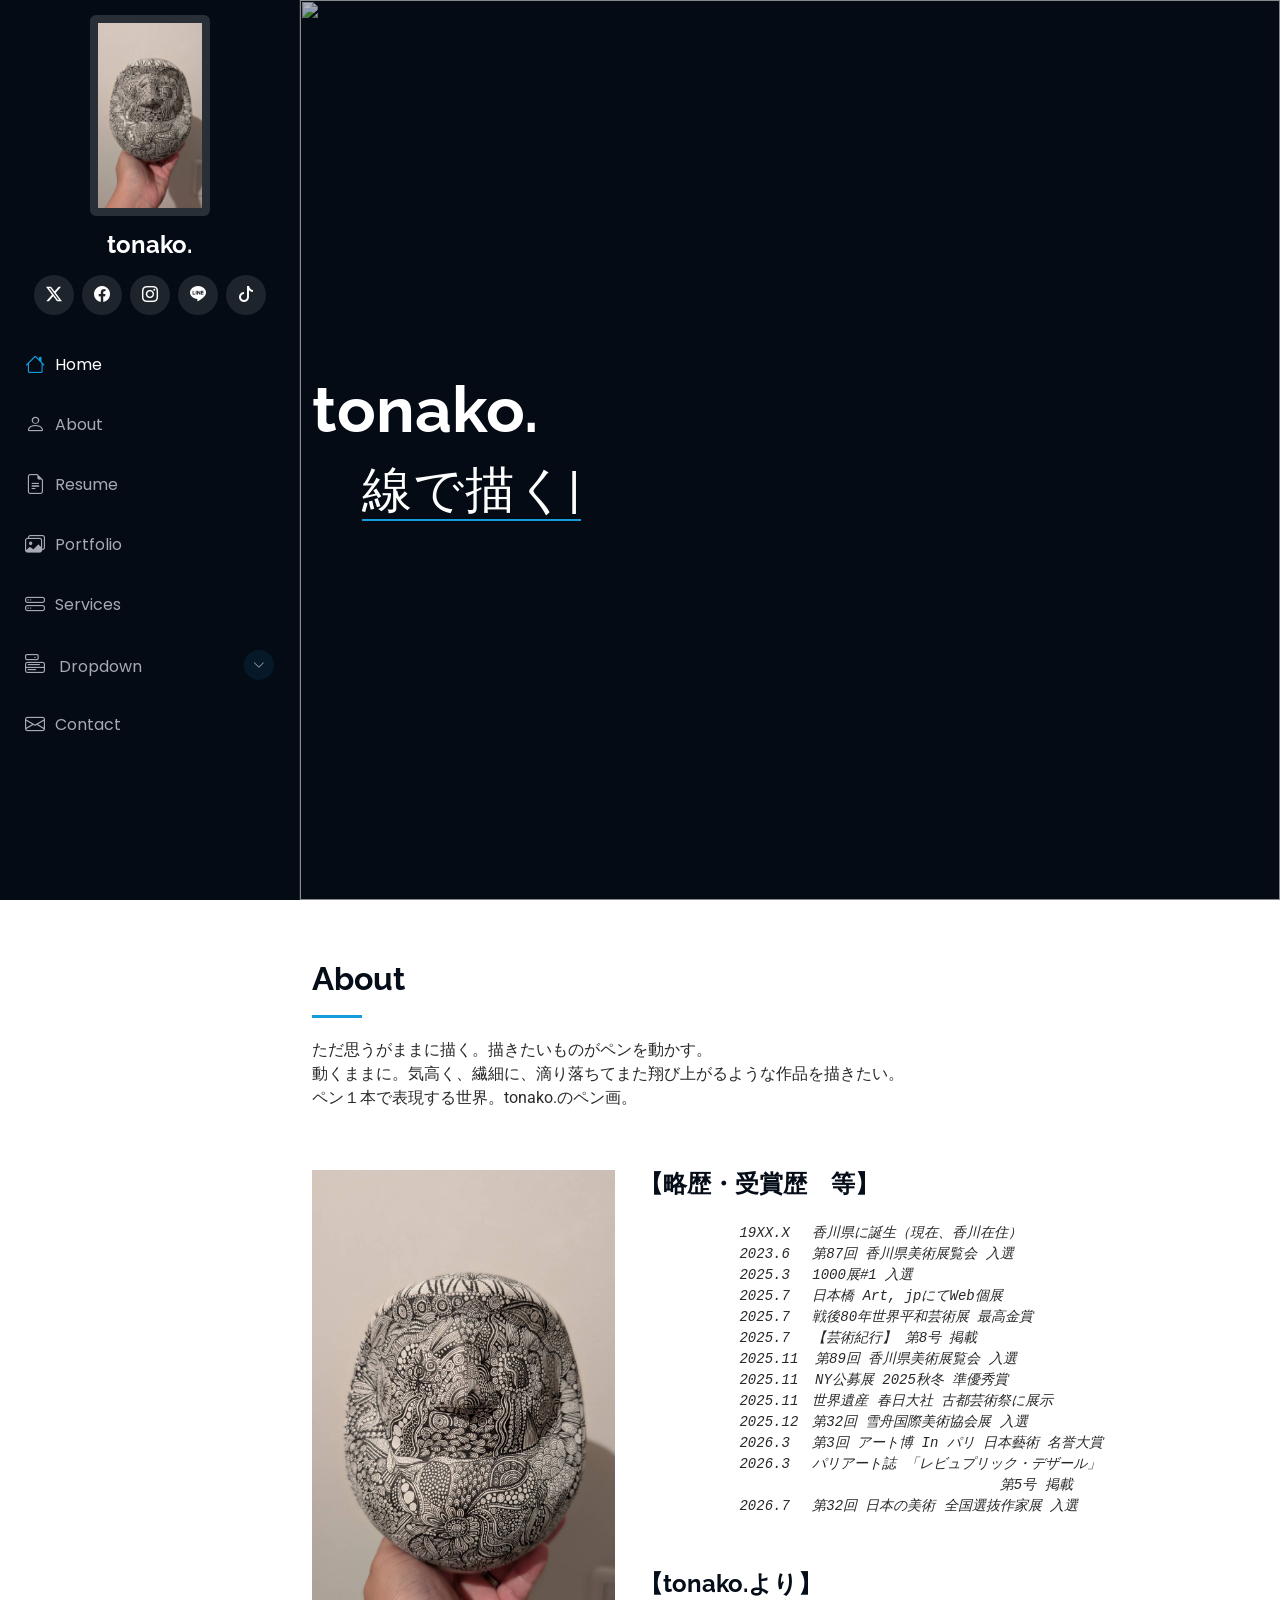
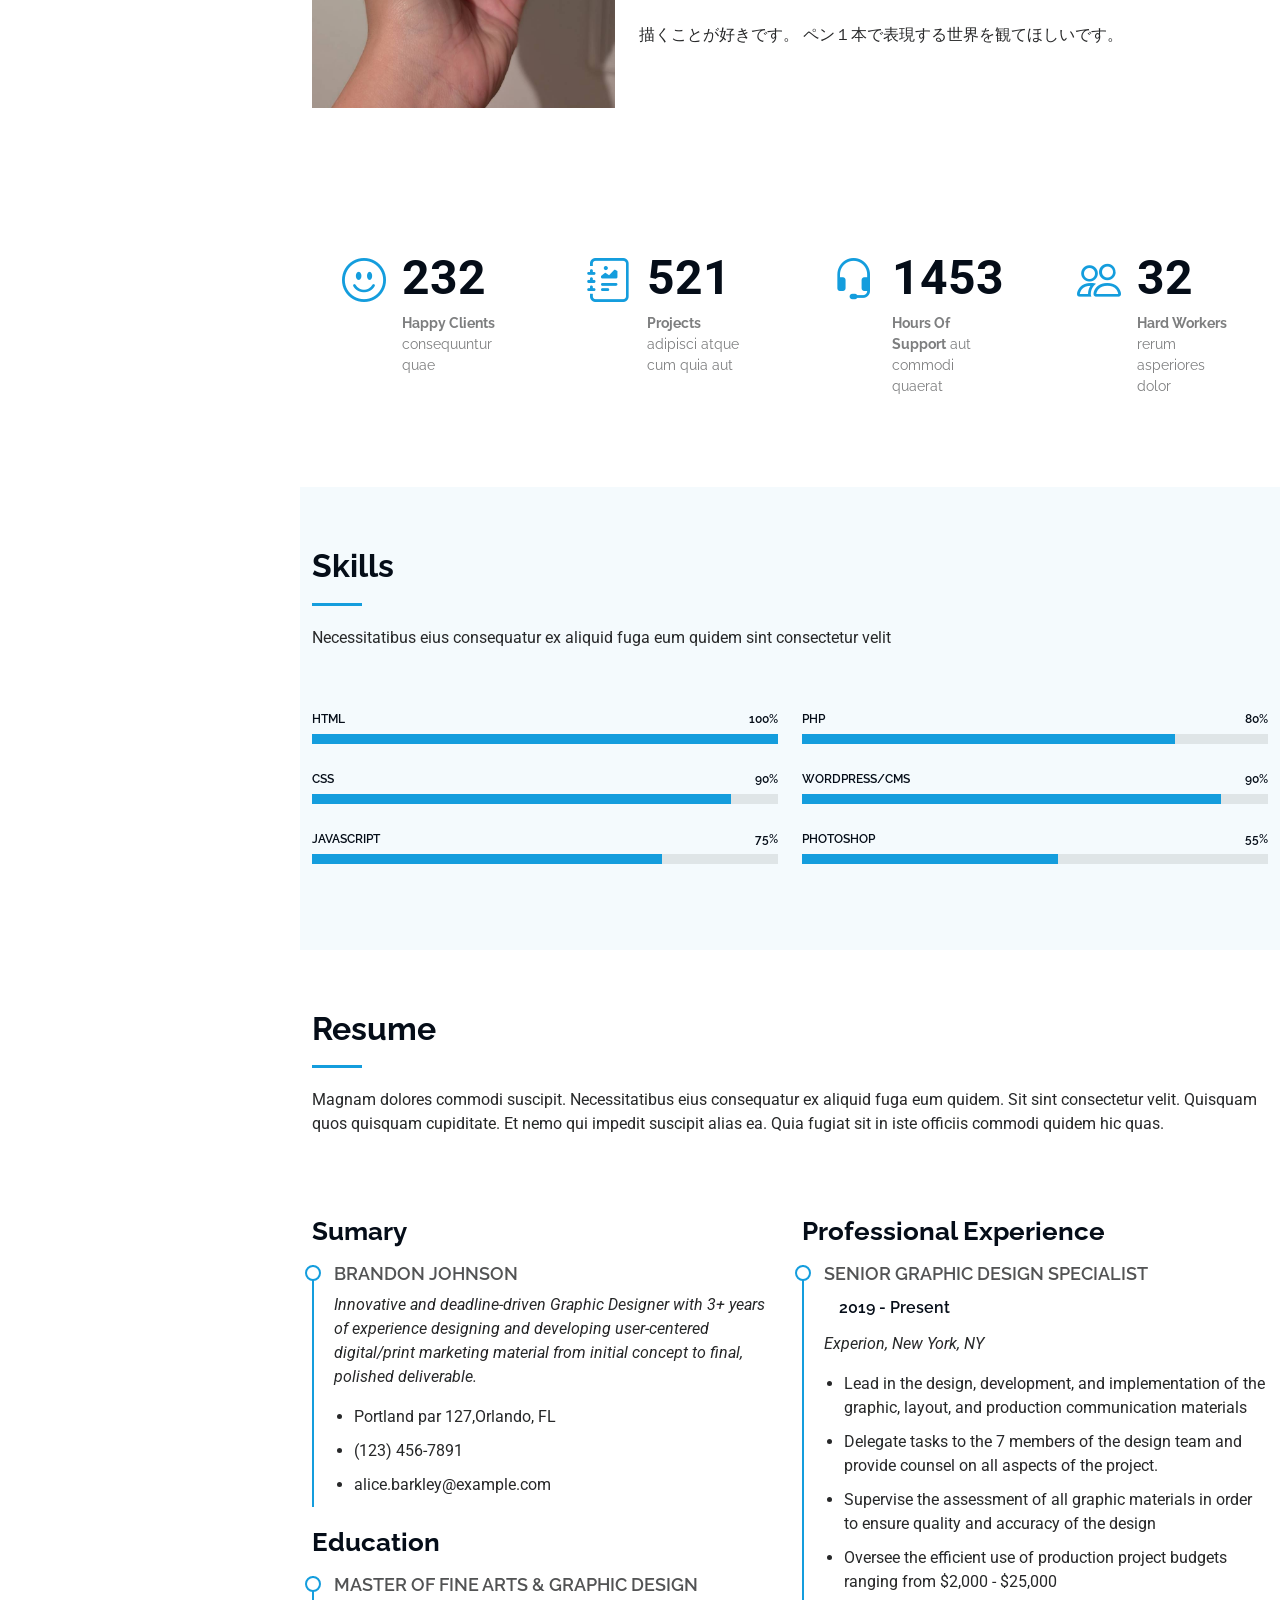
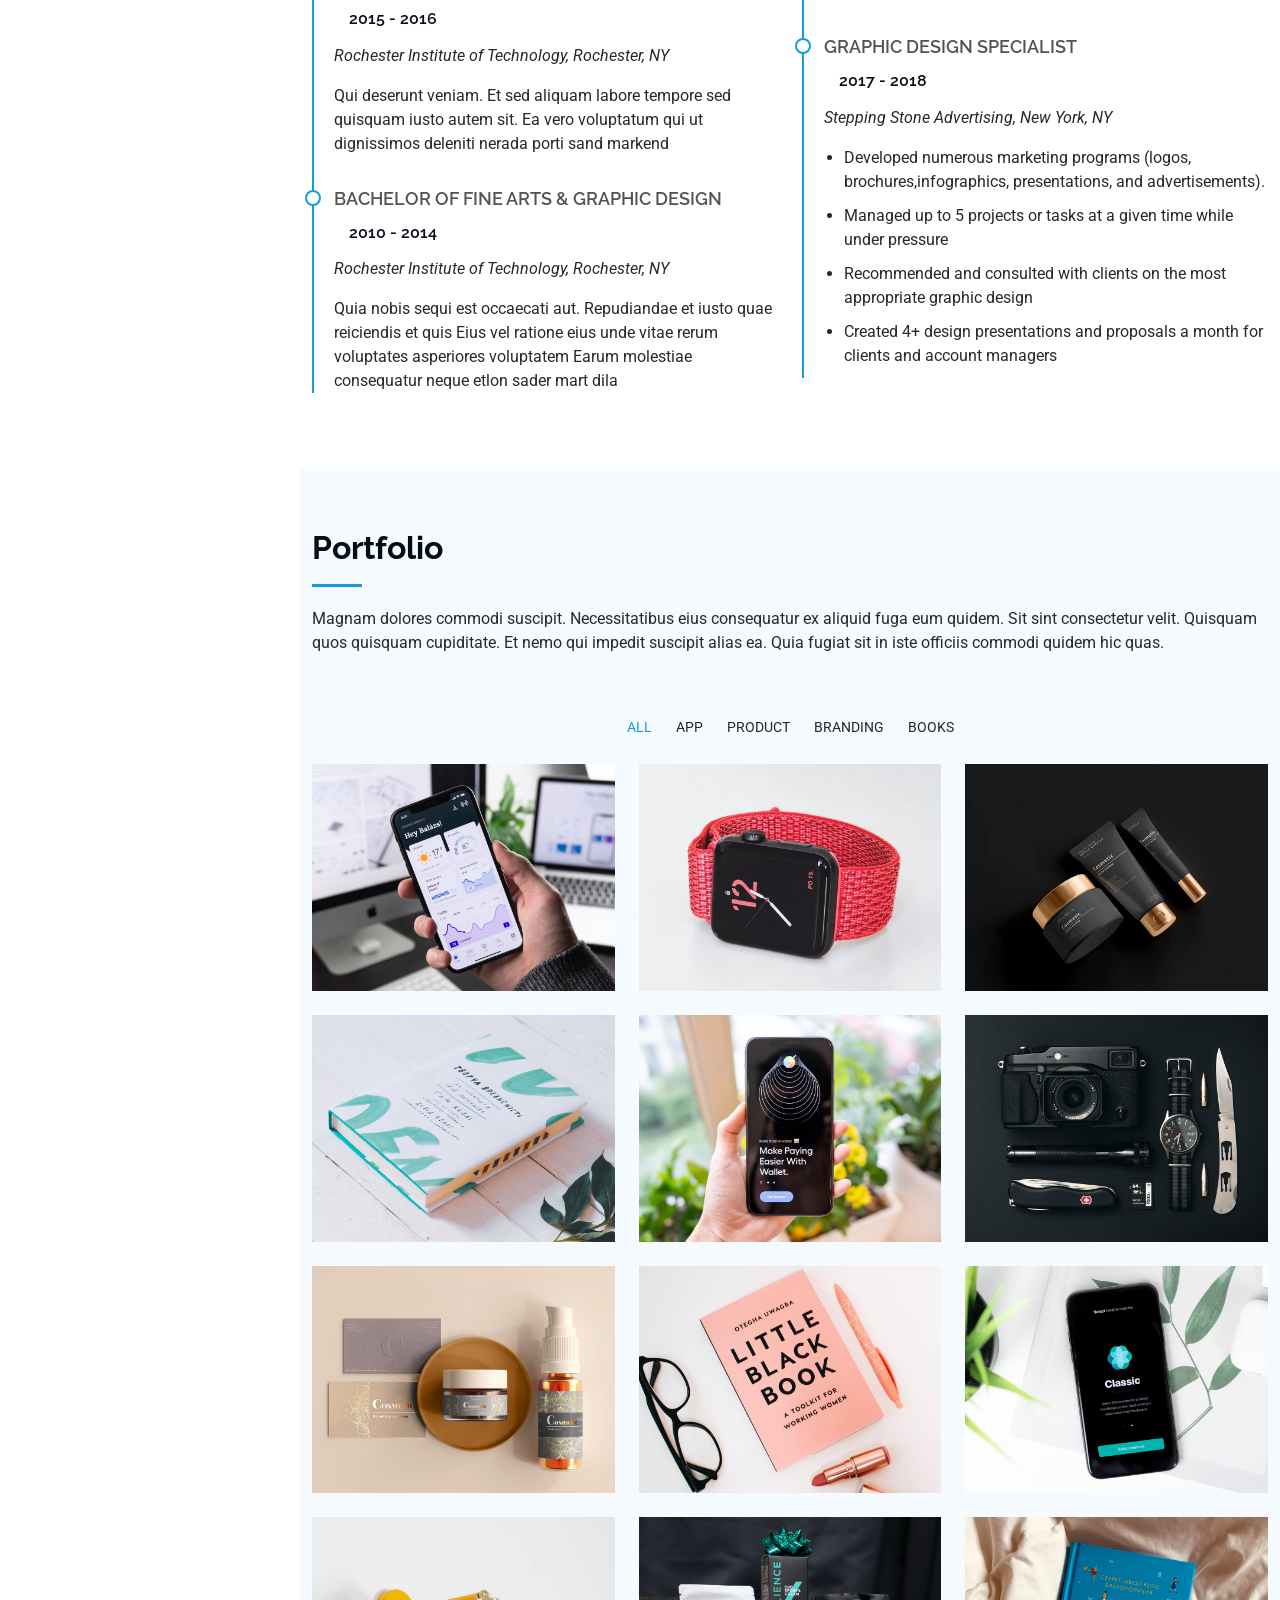
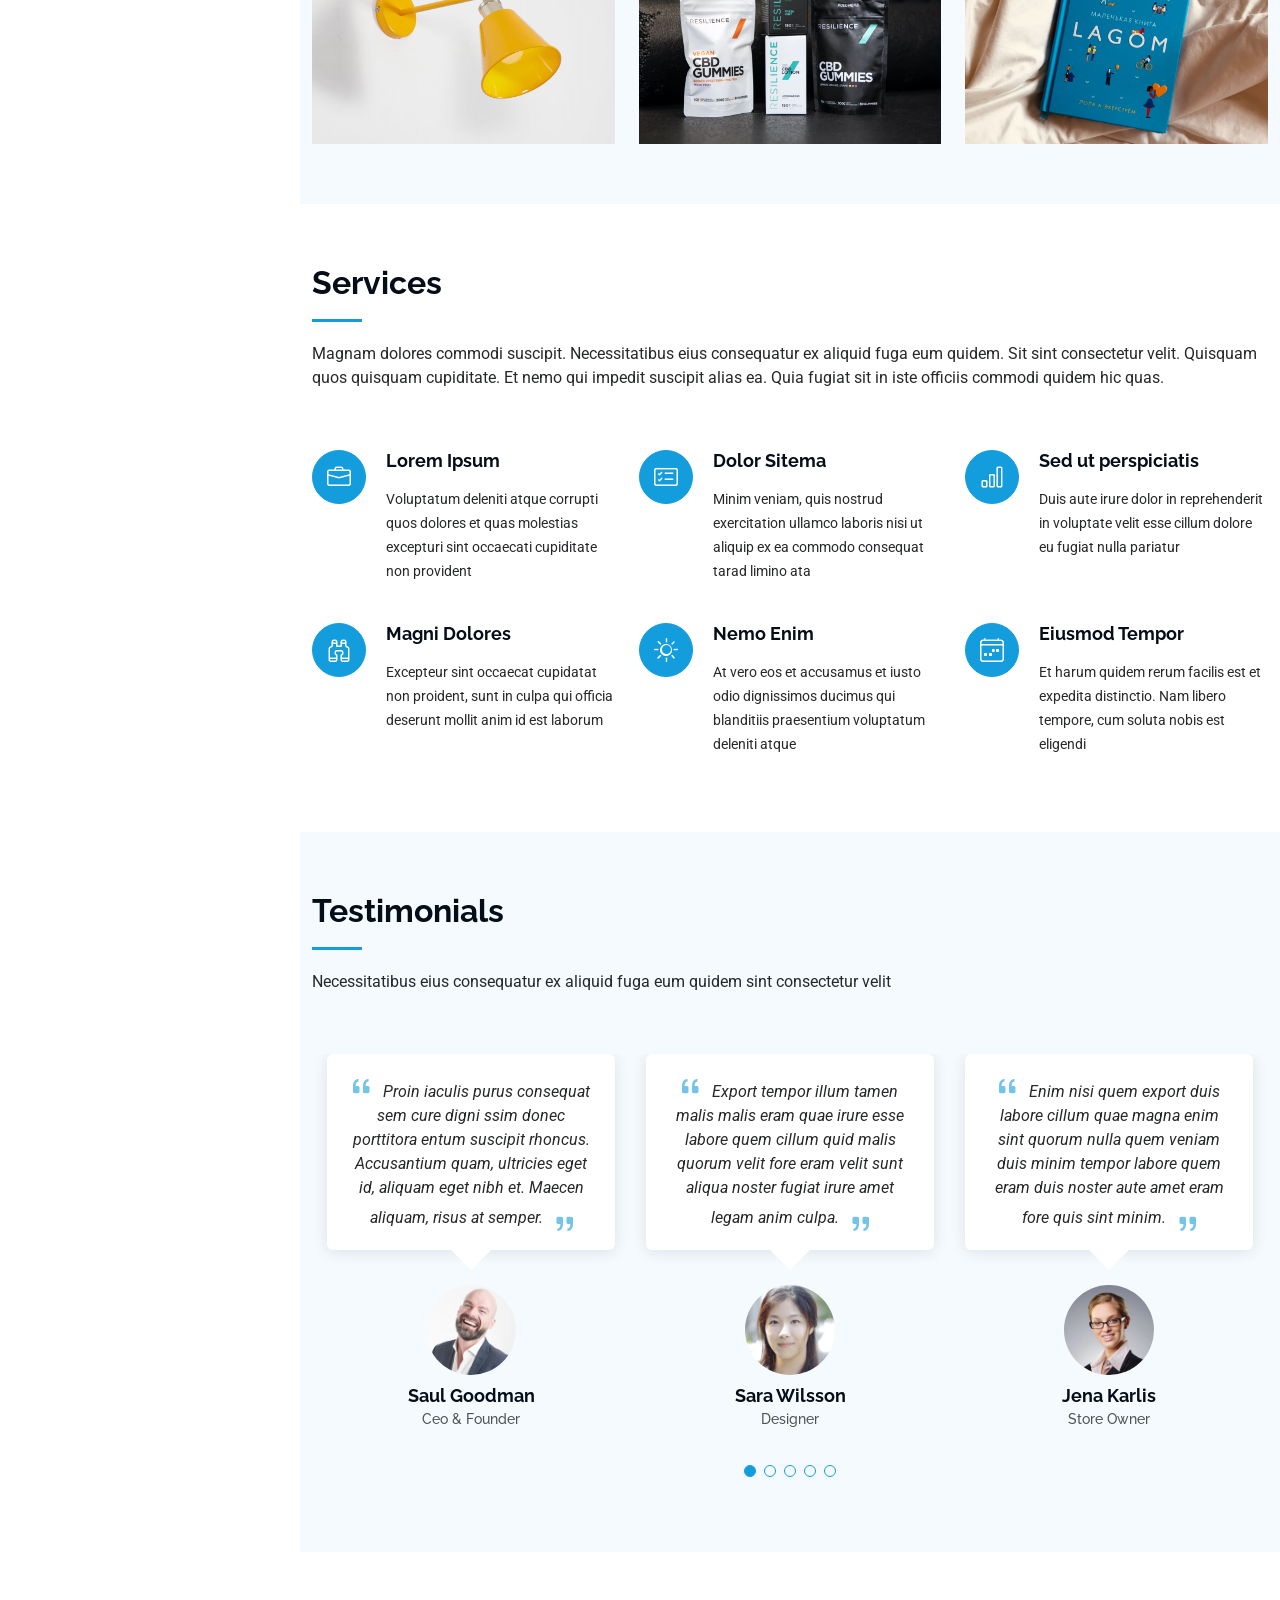
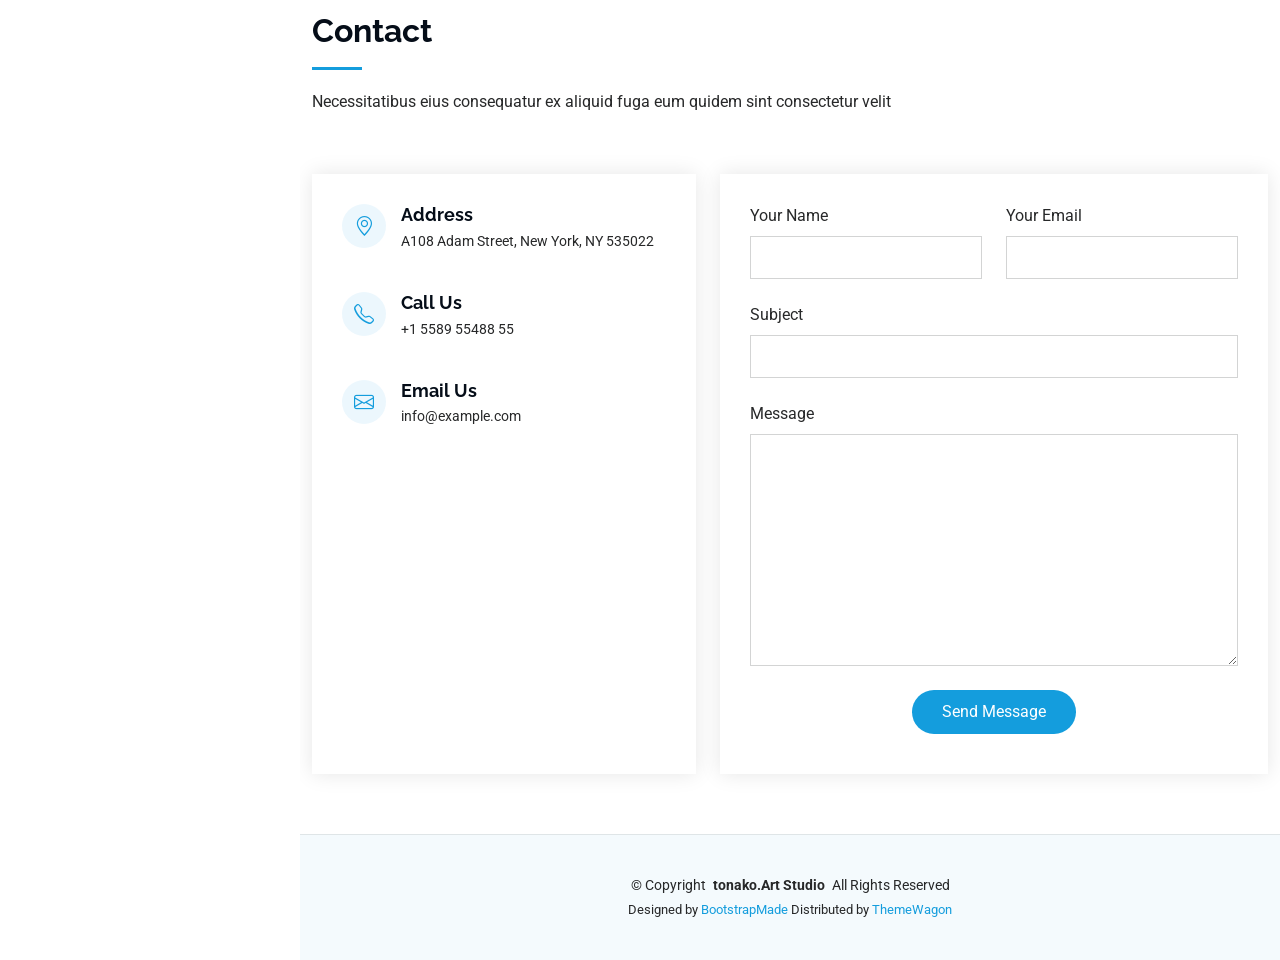
==== commit f4134275: "Update index.html" ====
--- a/index.html
+++ b/index.html
@@ -99,7 +99,7 @@
       <!-- Section Title -->
       <div class="container section-title" data-aos="fade-up">
         <h2>About</h2>
-        <p>Magnam dolores commodi suscipit. Necessitatibus eius consequatur ex aliquid fuga eum quidem. Sit sint consectetur velit. Quisquam quos quisquam cupiditate. Et nemo qui impedit suscipit alias ea. Quia fugiat sit in iste officiis commodi quidem hic quas.</p>
+        <p>ただ思うがままに描く。描きたいものがペンを動かす。<br>動くままに。気高く、繊細に、滴り落ちてまた翔び上がるような作品を描きたい。<br>ペン１本で表現する世界。tonako.のペン画。</p>
       </div><!-- End Section Title -->
 
       <div class="container" data-aos="fade-up" data-aos-delay="100">
@@ -109,12 +109,24 @@
             <img src="assets/img/my-profile-img.jpg" class="img-fluid" alt="">
           </div>
           <div class="col-lg-8 content">
-            <h2>UI/UX Designer &amp; Web Developer.</h2>
-            <p class="fst-italic py-3">
-              Lorem ipsum dolor sit amet, consectetur adipiscing elit, sed do eiusmod tempor incididunt ut labore et dolore
-              magna aliqua.
-            </p>
-            <div class="row">
+            <h2>【略歴・受賞歴　等】</h2>
+            <pre class="fst-italic py-3">
+            19XX.X 　香川県に誕生（現在、香川在住）
+            2023.6 　第87回 香川県美術展覧会 入選
+            2025.3 　1000展#1 入選
+            2025.7 　日本橋 Art, jpにてWeb個展
+            2025.7 　戦後80年世界平和芸術展 最高金賞
+            2025.7 　【芸術紀行】 第8号 掲載
+            2025.11  第89回 香川県美術展覧会 入選
+            2025.11  NY公募展 2025秋冬 準優秀賞
+            2025.11　世界遺産 春日大社 古都芸術祭に展示
+            2025.12　第32回 雪舟国際美術協会展 入選
+            2026.3　 第3回 アート博 In パリ 日本藝術 名誉大賞
+            2026.3　 パリアート誌 「レビュプリック・デザール」
+            　　　　 　　　　　　　　　　　　　　第5号 掲載
+            2026.7　 第32回 日本の美術 全国選抜作家展 入選
+            </pre>
+            <!--<div class="row">
               <div class="col-lg-6">
                 <ul>
                   <li><i class="bi bi-chevron-right"></i> <strong>Birthday:</strong> <span>1 May 1995</span></li>
@@ -131,10 +143,11 @@
                   <li><i class="bi bi-chevron-right"></i> <strong>Freelance:</strong> <span>Available</span></li>
                 </ul>
               </div>
-            </div>
+            </div>-->
+            <h2>【tonako.より】</h2>
             <p class="py-3">
-              Officiis eligendi itaque labore et dolorum mollitia officiis optio vero. Quisquam sunt adipisci omnis et ut. Nulla accusantium dolor incidunt officia tempore. Et eius omnis.
-              Cupiditate ut dicta maxime officiis quidem quia. Sed et consectetur qui quia repellendus itaque neque.
+              描くことが好きです。
+              ペン１本で表現する世界を観てほしいです。
             </p>
           </div>
         </div>
--- a/assets/css/main.css
+++ b/assets/css/main.css
@@ -1,5 +1,5 @@
 /**
-* Template Name: iPortfolio
+* Template Name: tonako
 * Template URL: https://bootstrapmade.com/iportfolio-bootstrap-portfolio-websites-template/
 * Updated: Jun 29 2024 with Bootstrap v5.3.3
 * Author: BootstrapMade.com
@@ -1277,4 +1277,4 @@
 --------------------------------------------------------------*/
 .starter-section {
   /* Add your styles here */
-}+}
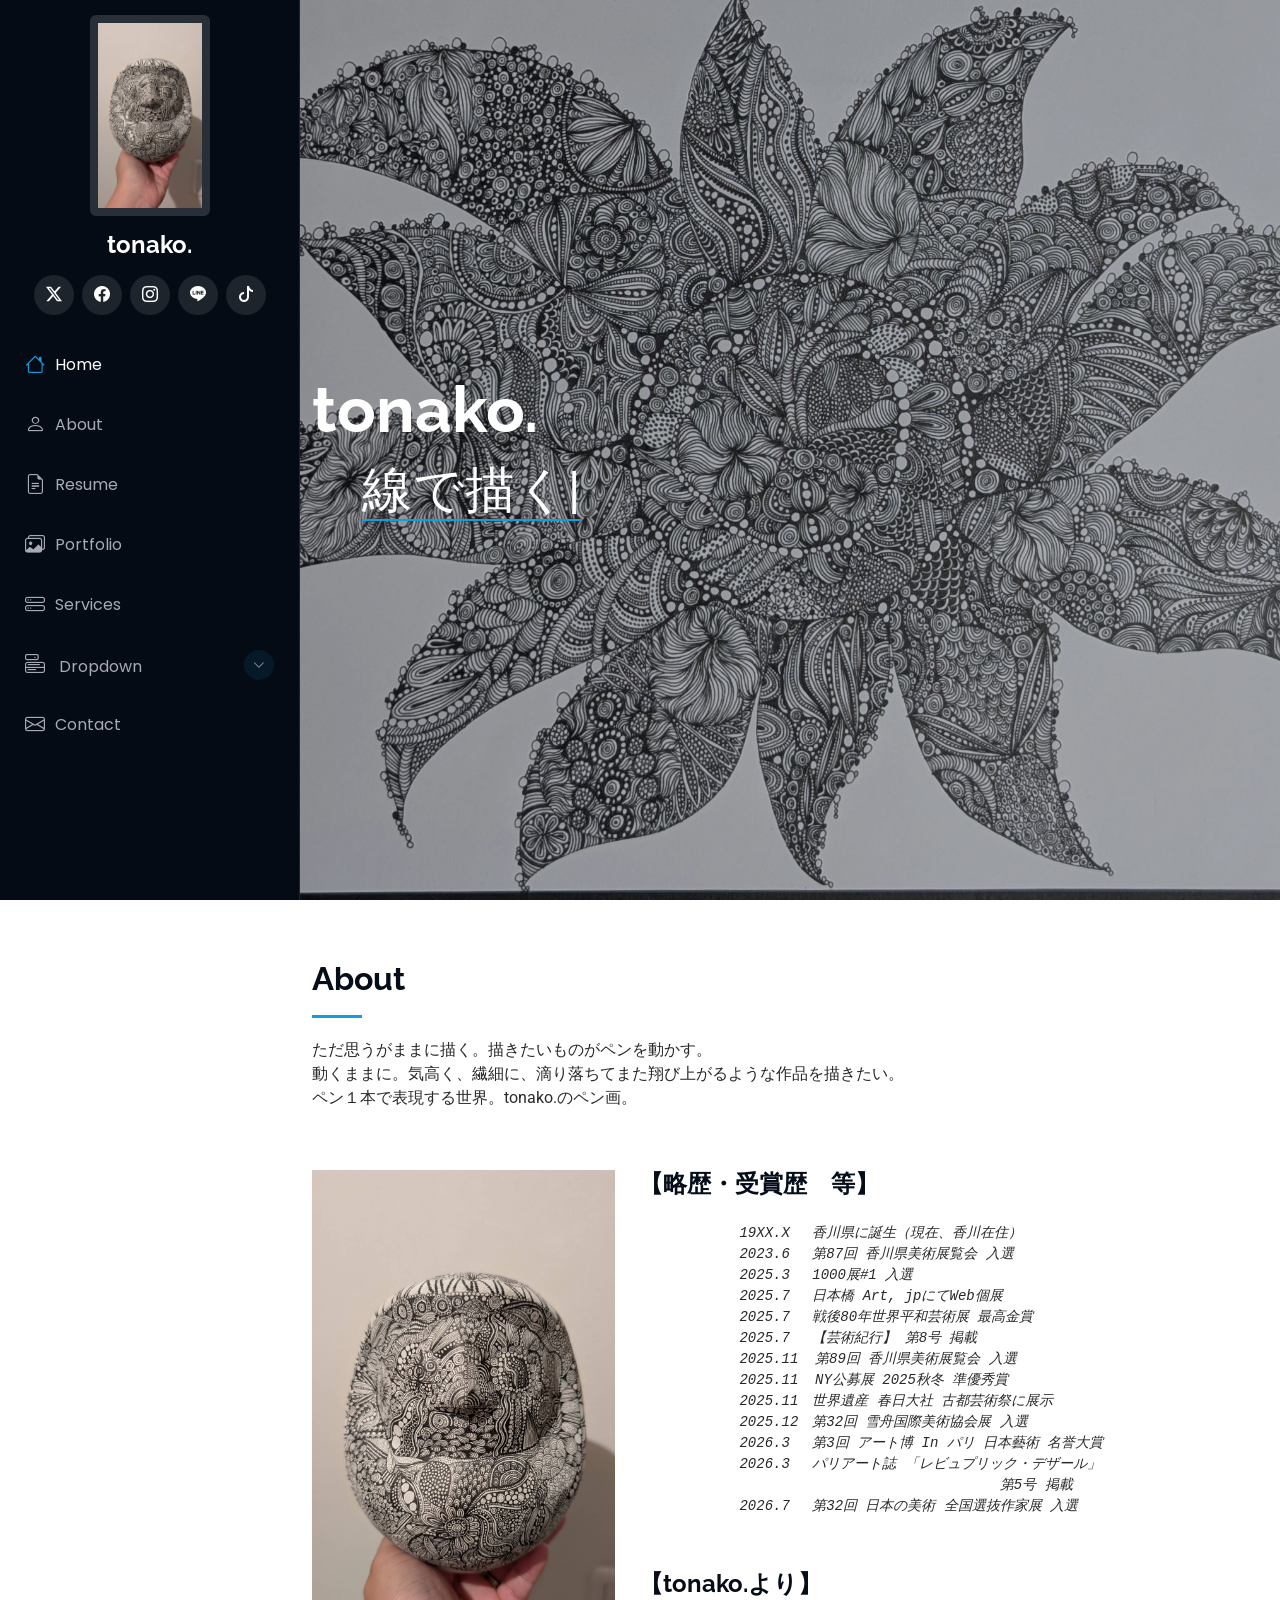
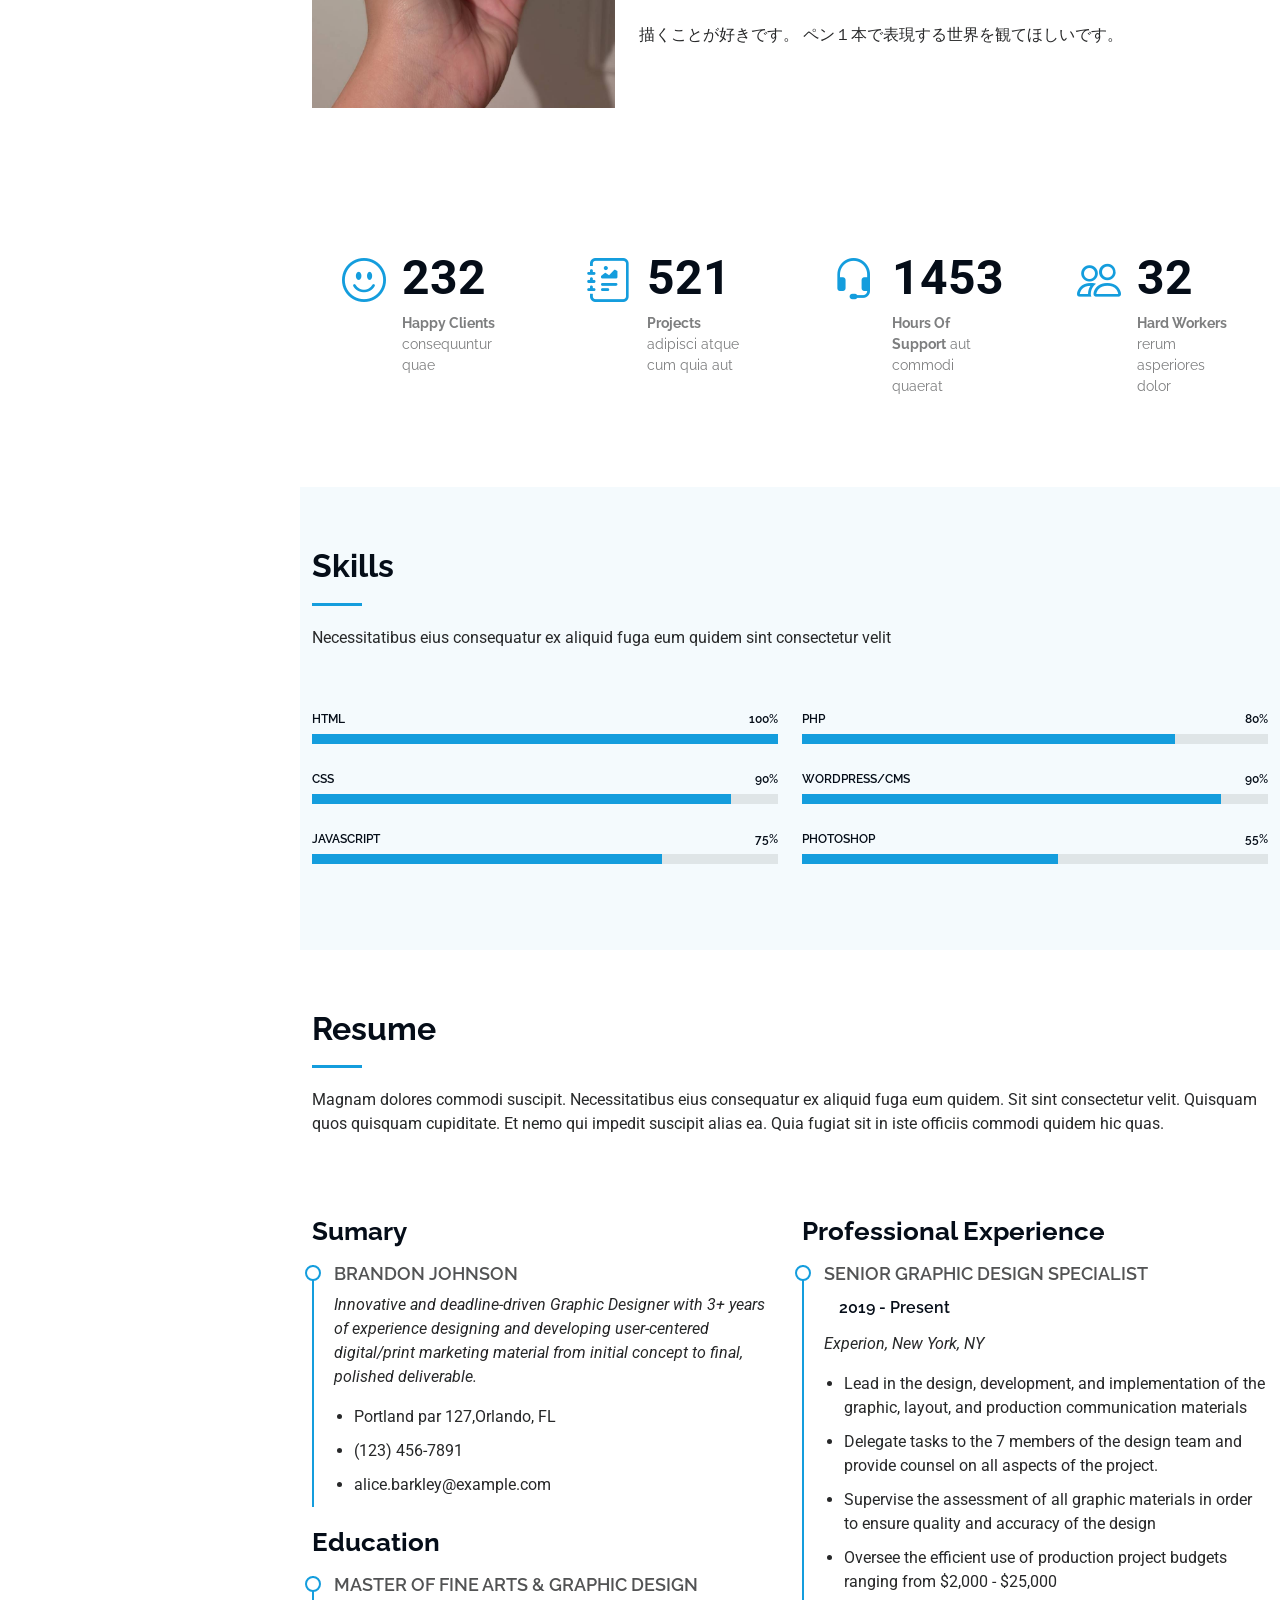
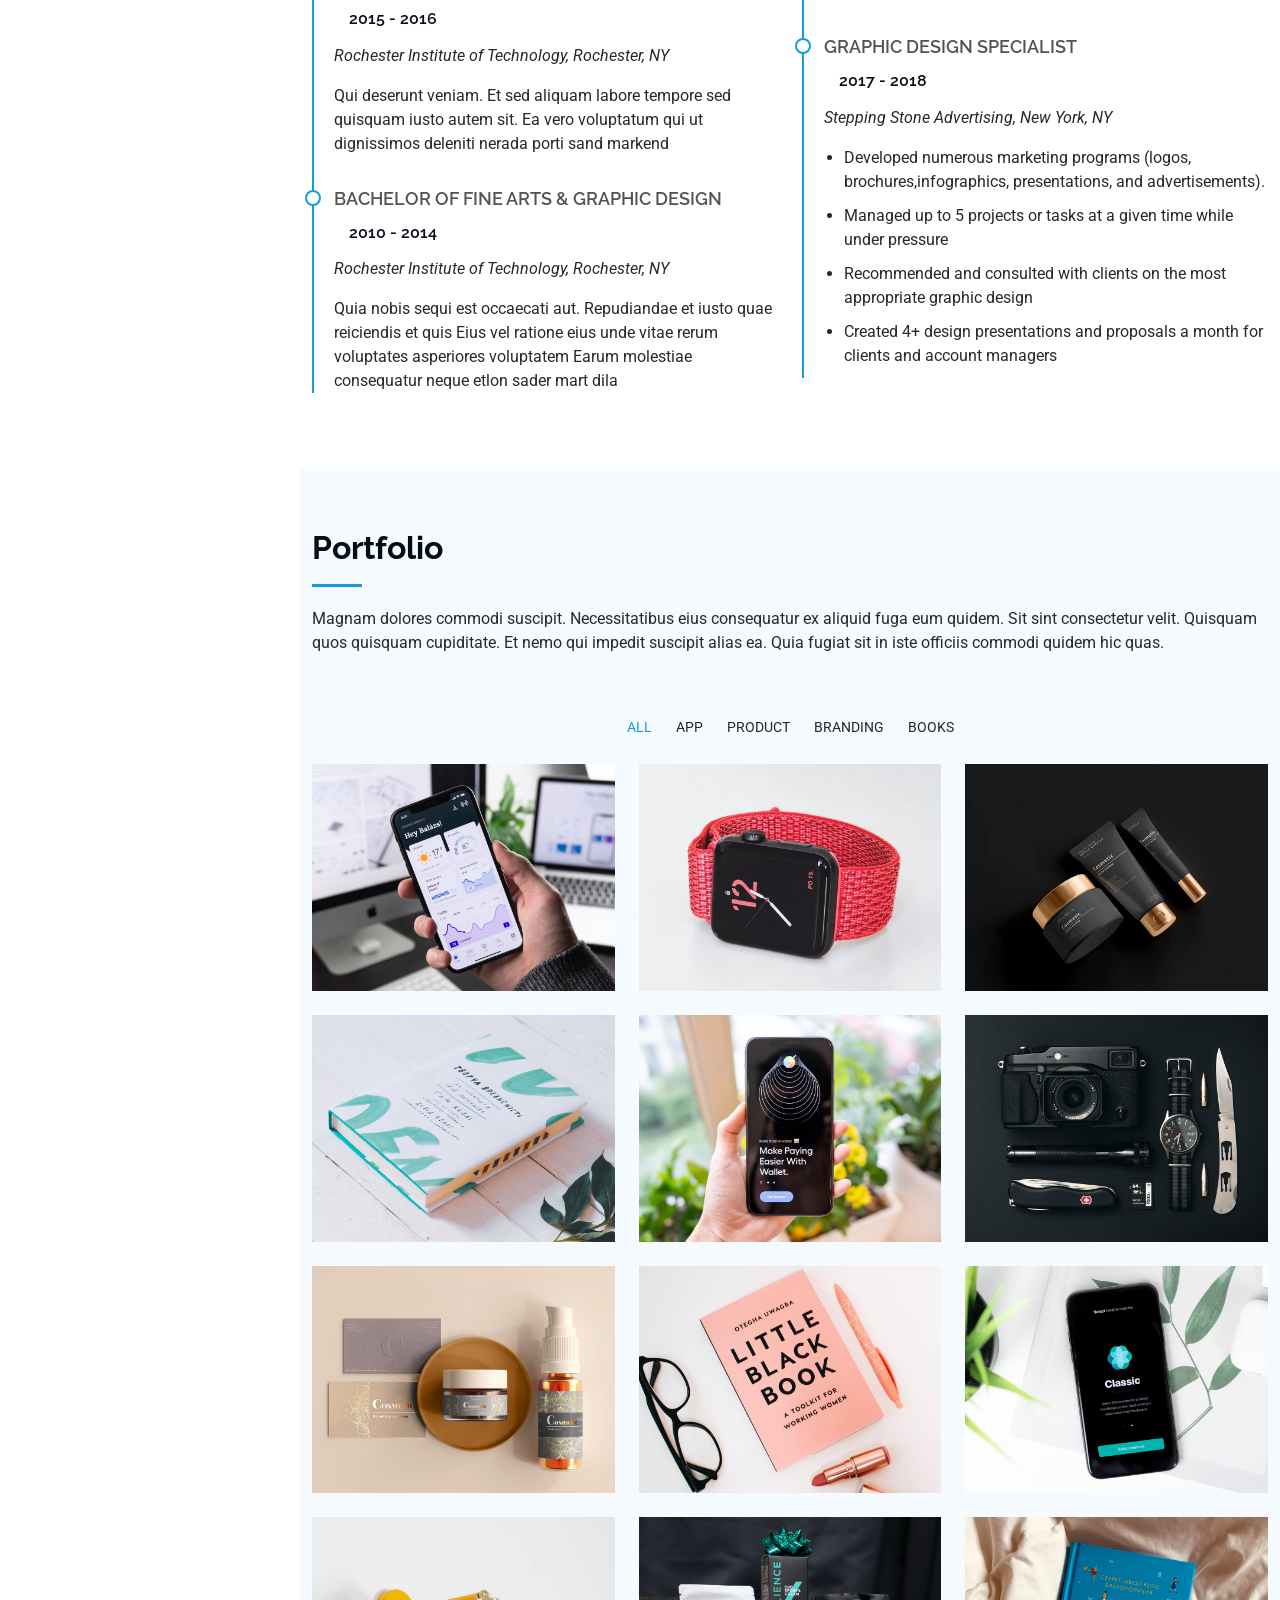
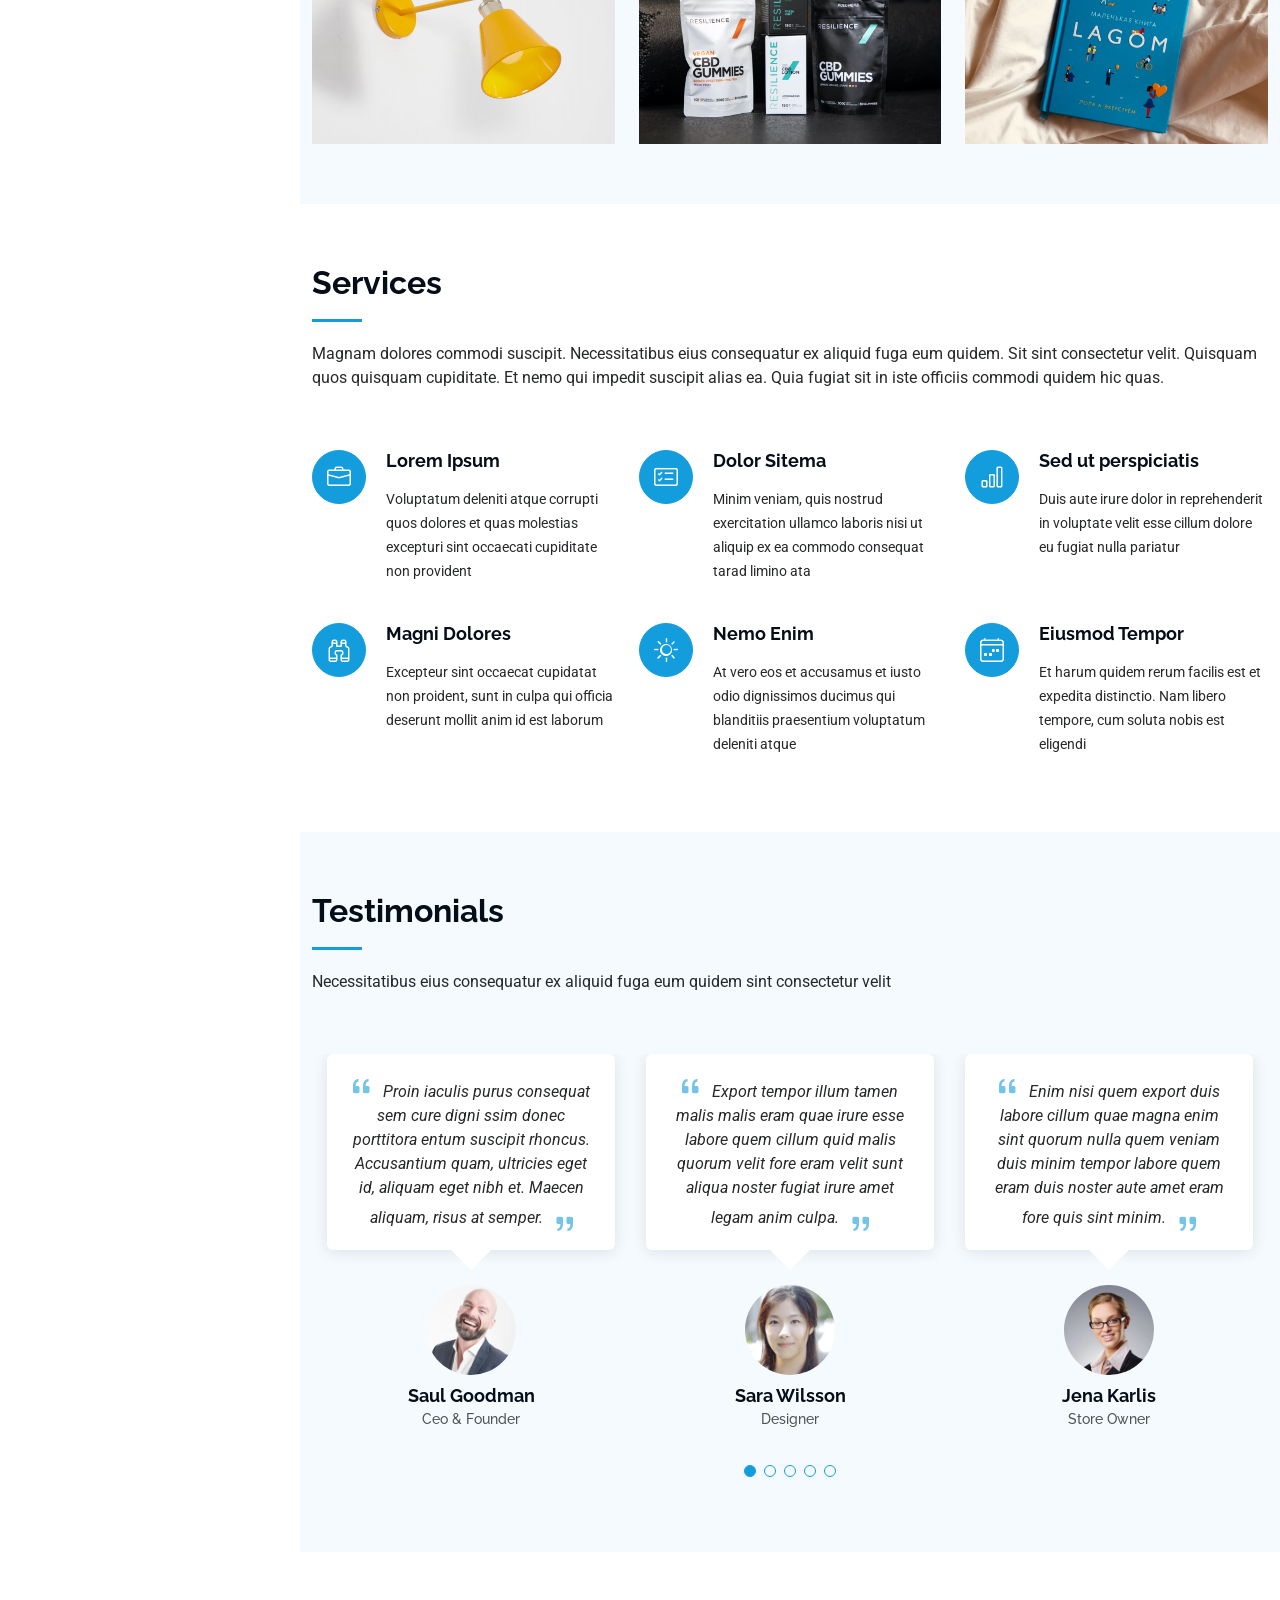
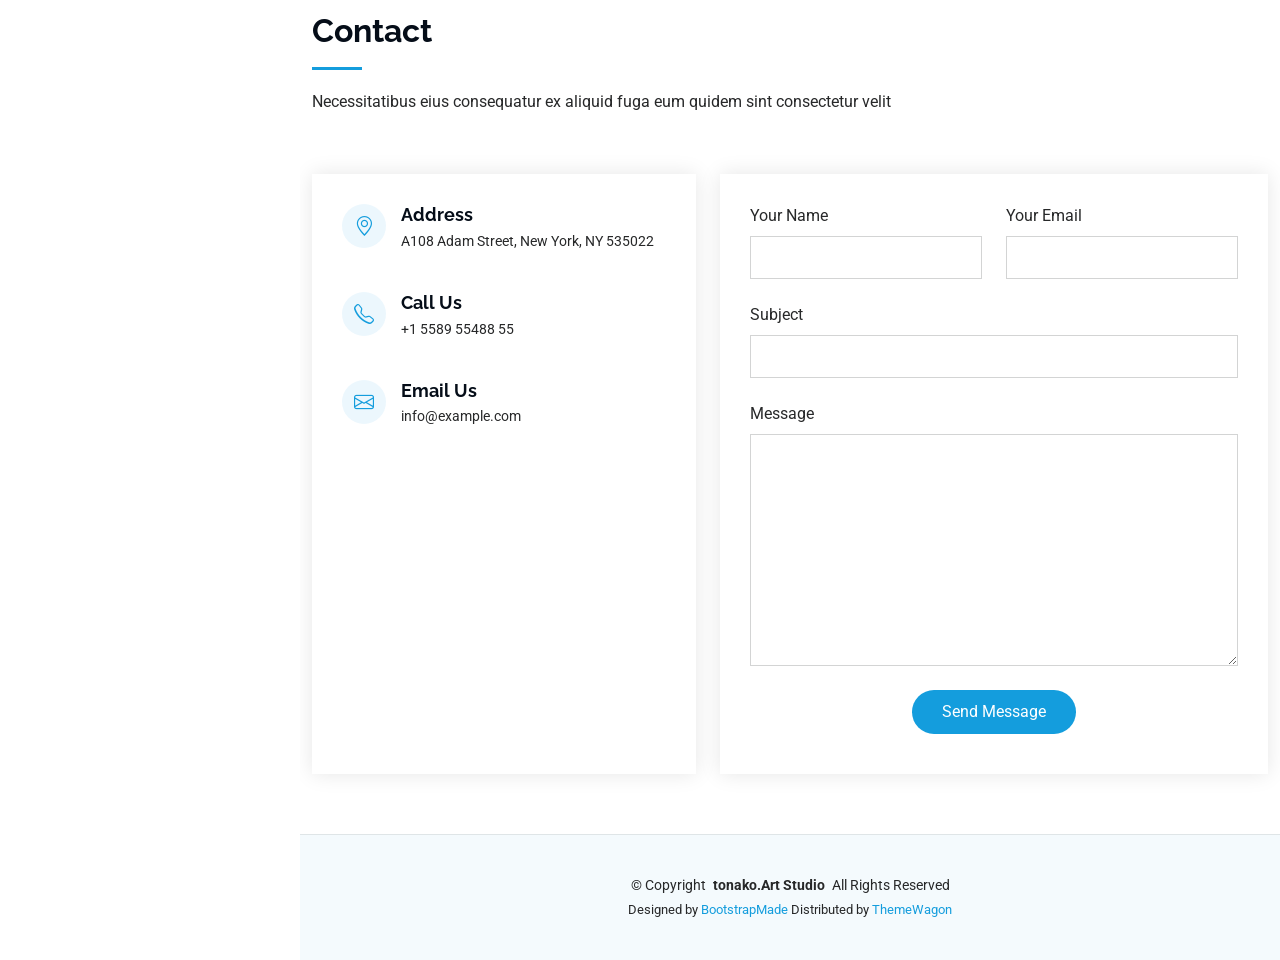
==== commit de7628b3: "メイン画面更新 コミットして" ====
--- a/index.html
+++ b/index.html
@@ -85,7 +85,7 @@
     <!-- Hero Section -->
     <section id="hero" class="hero section dark-background">
 
-      <img id="slideshow" src="assets/img/hero-bg.jpg" alt="" data-aos="fade-in" class="">
+      <img id="slideshow" src="assets/img/pic3.jpg" alt="" data-aos="fade-in" class="">
       <div class="container" data-aos="fade-up" data-aos-delay="100">
         <h2>tonako.</h2>
         <p style="font-size: 50px;">　<span class="typed" data-typed-items="　線で描く,　創造する,　モノクロ抽象と物語"></span><span class="typed-cursor typed-cursor--blink" aria-hidden="true"></span><span class="typed-cursor typed-cursor--blink" aria-hidden="true"></span></p>
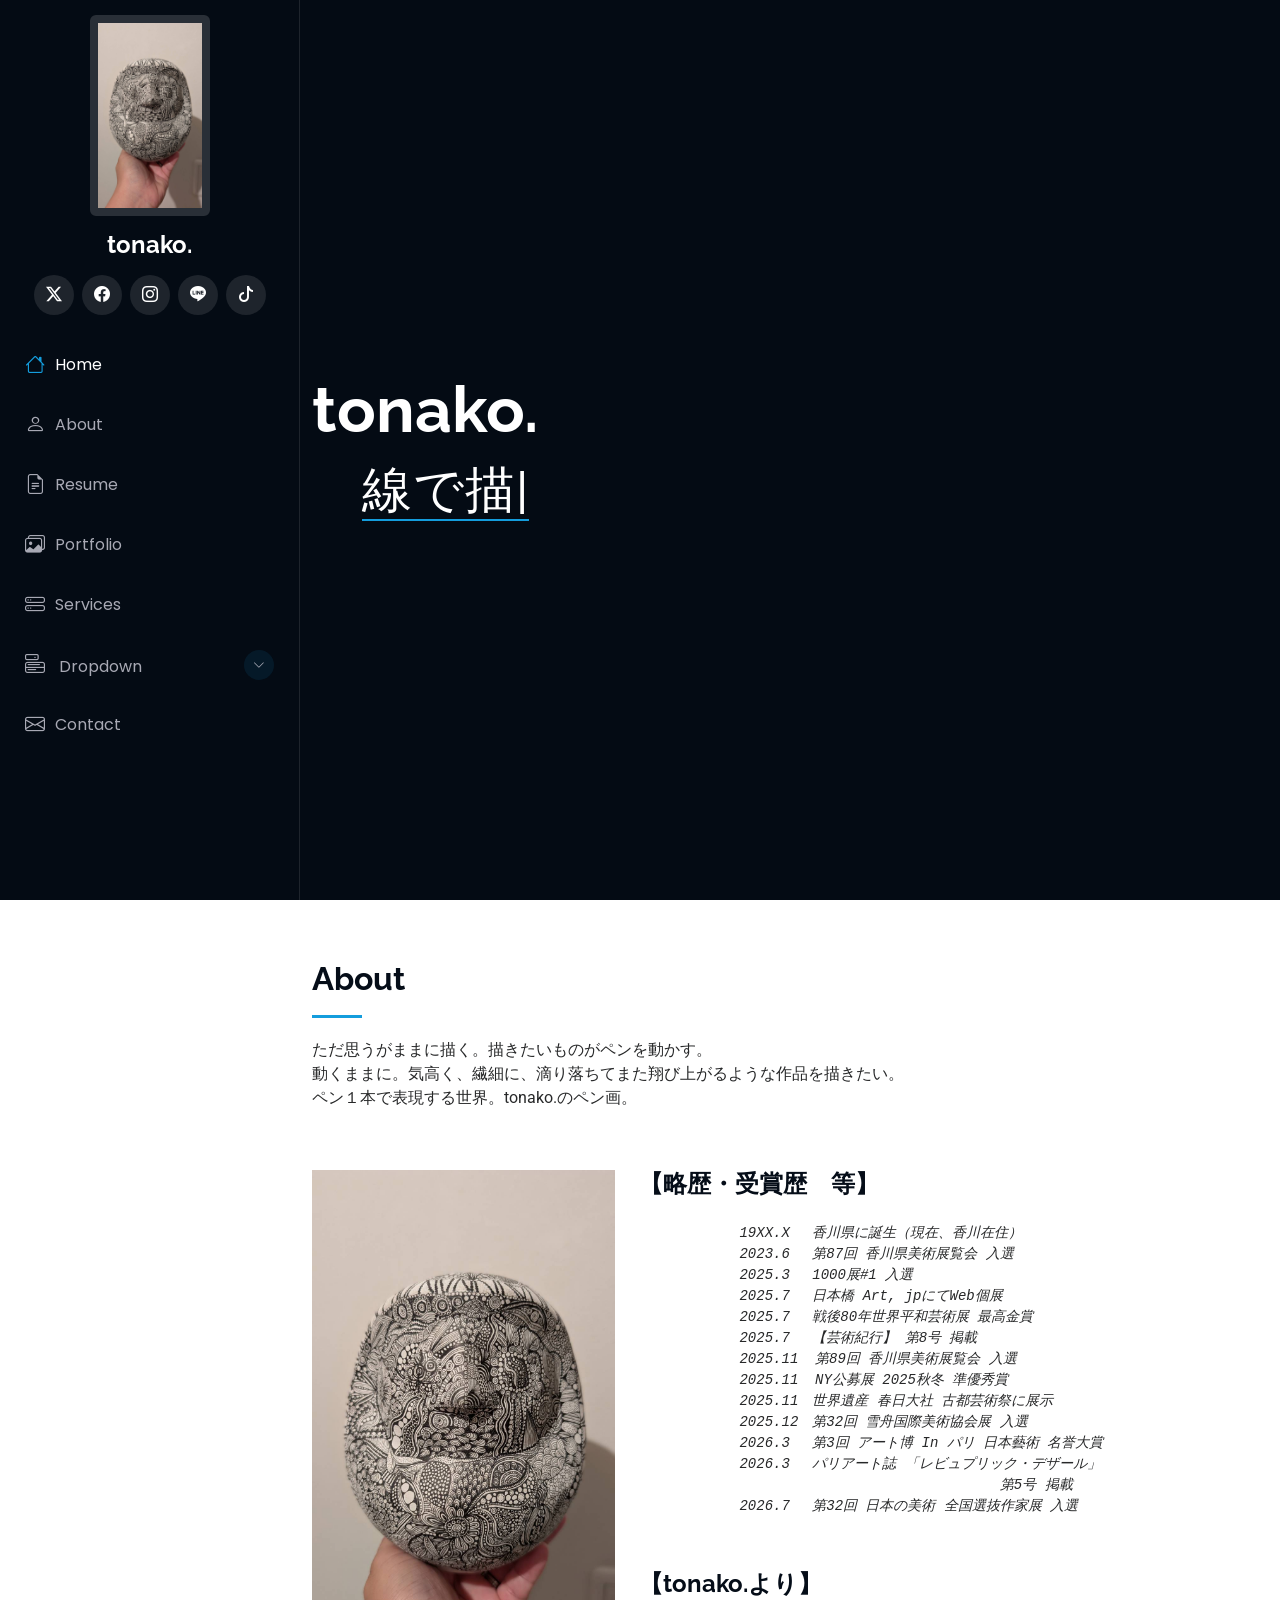
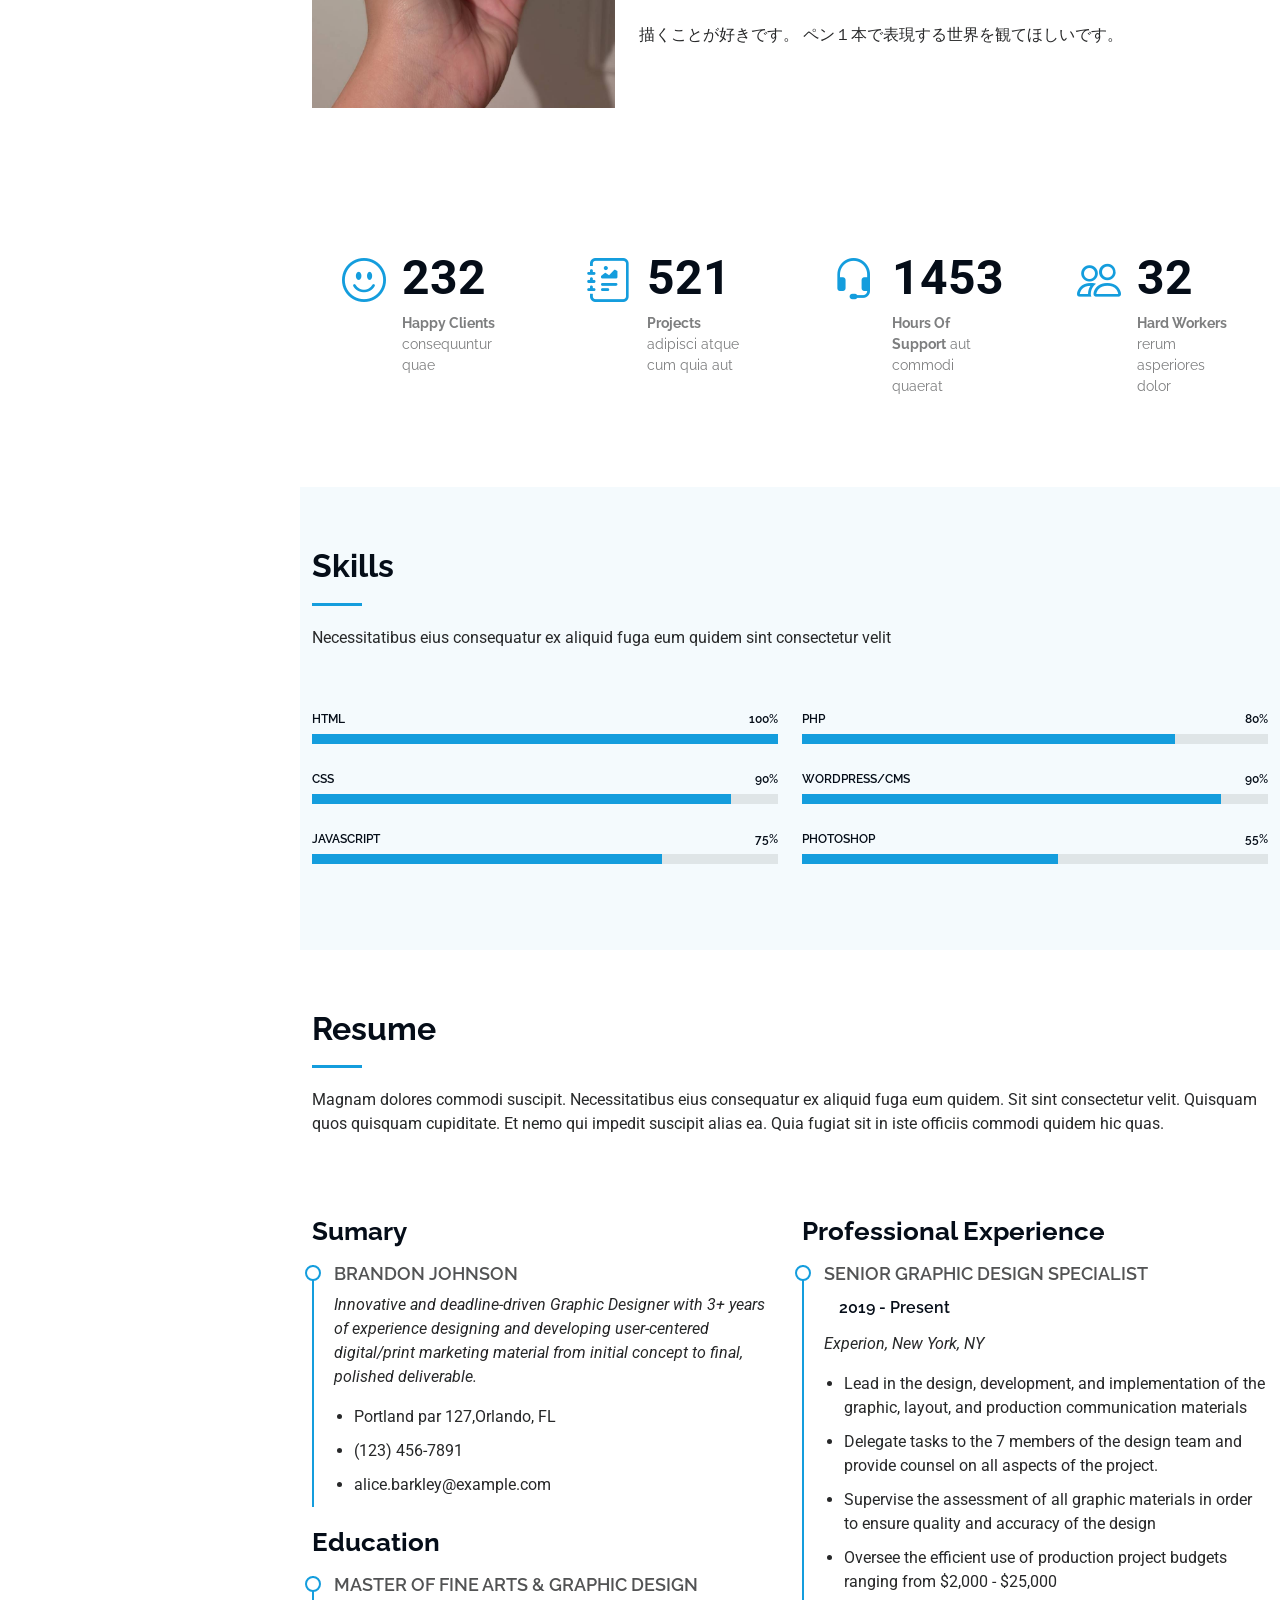
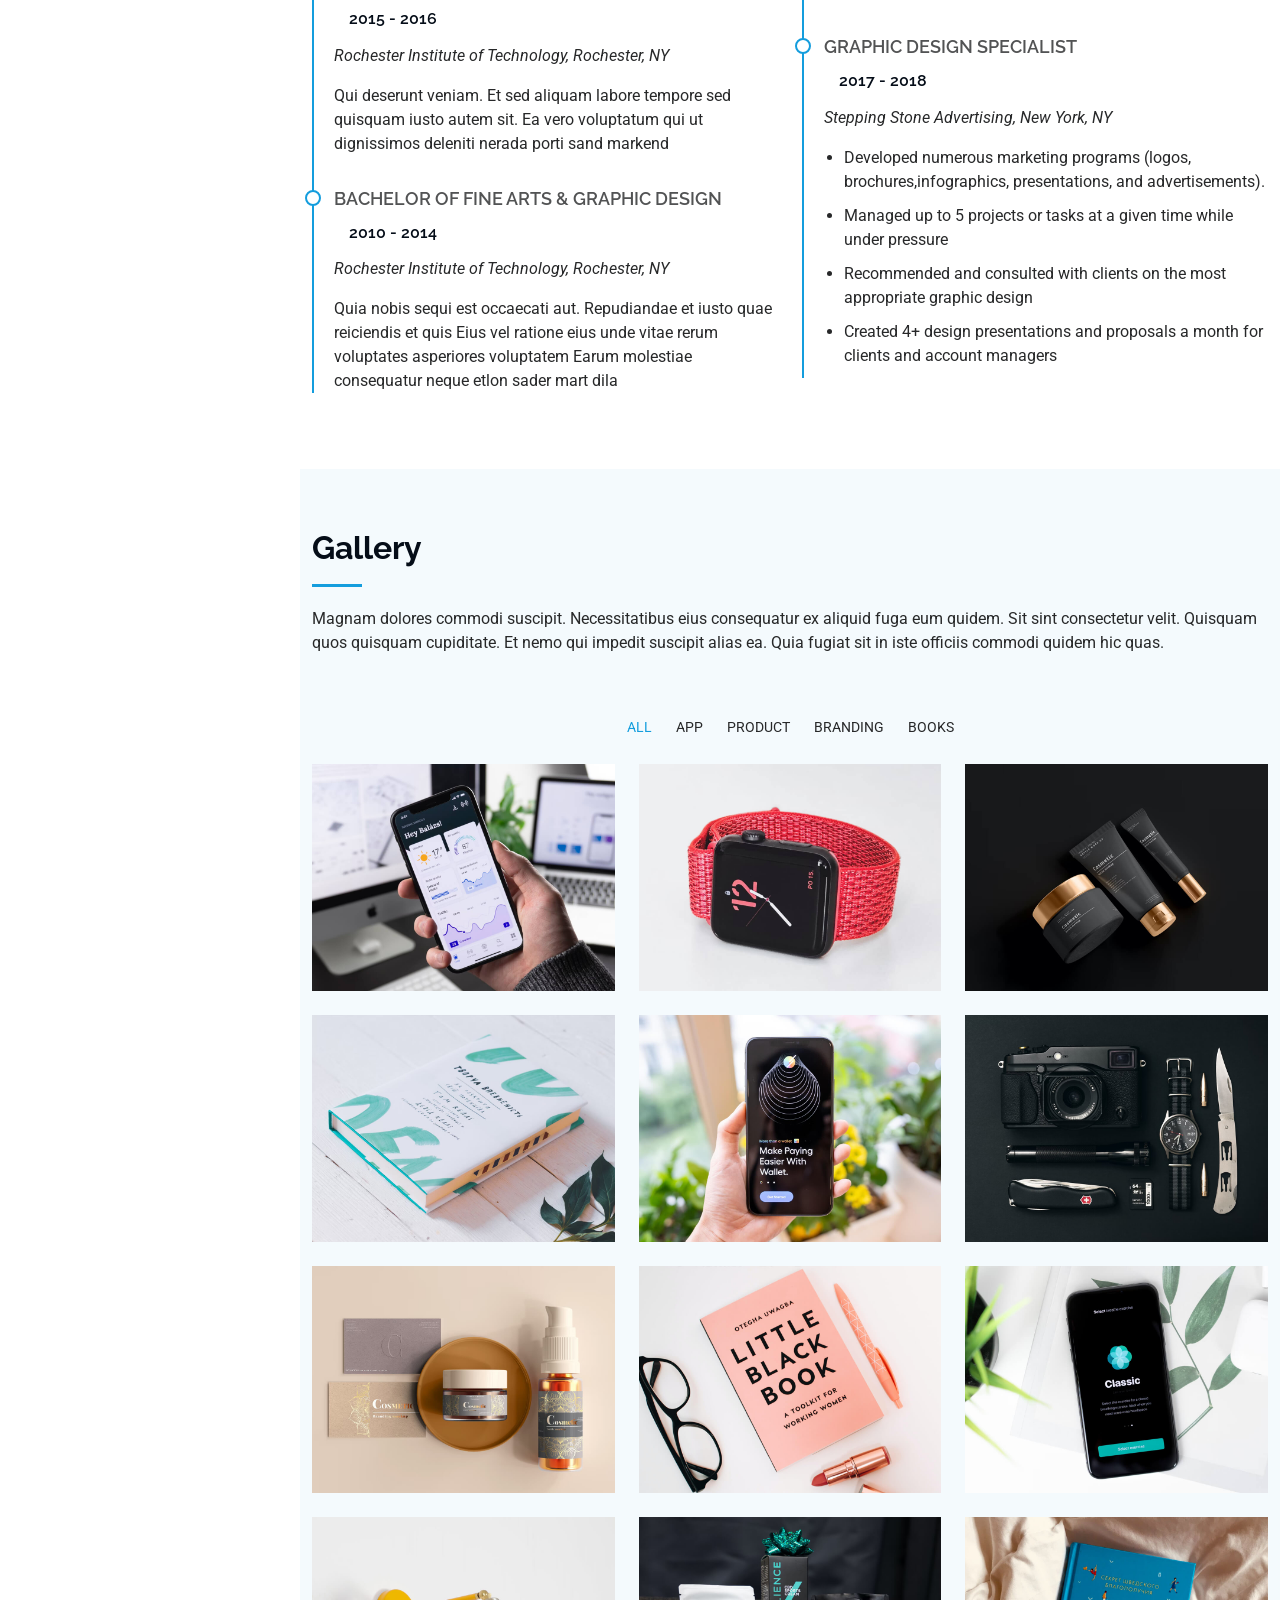
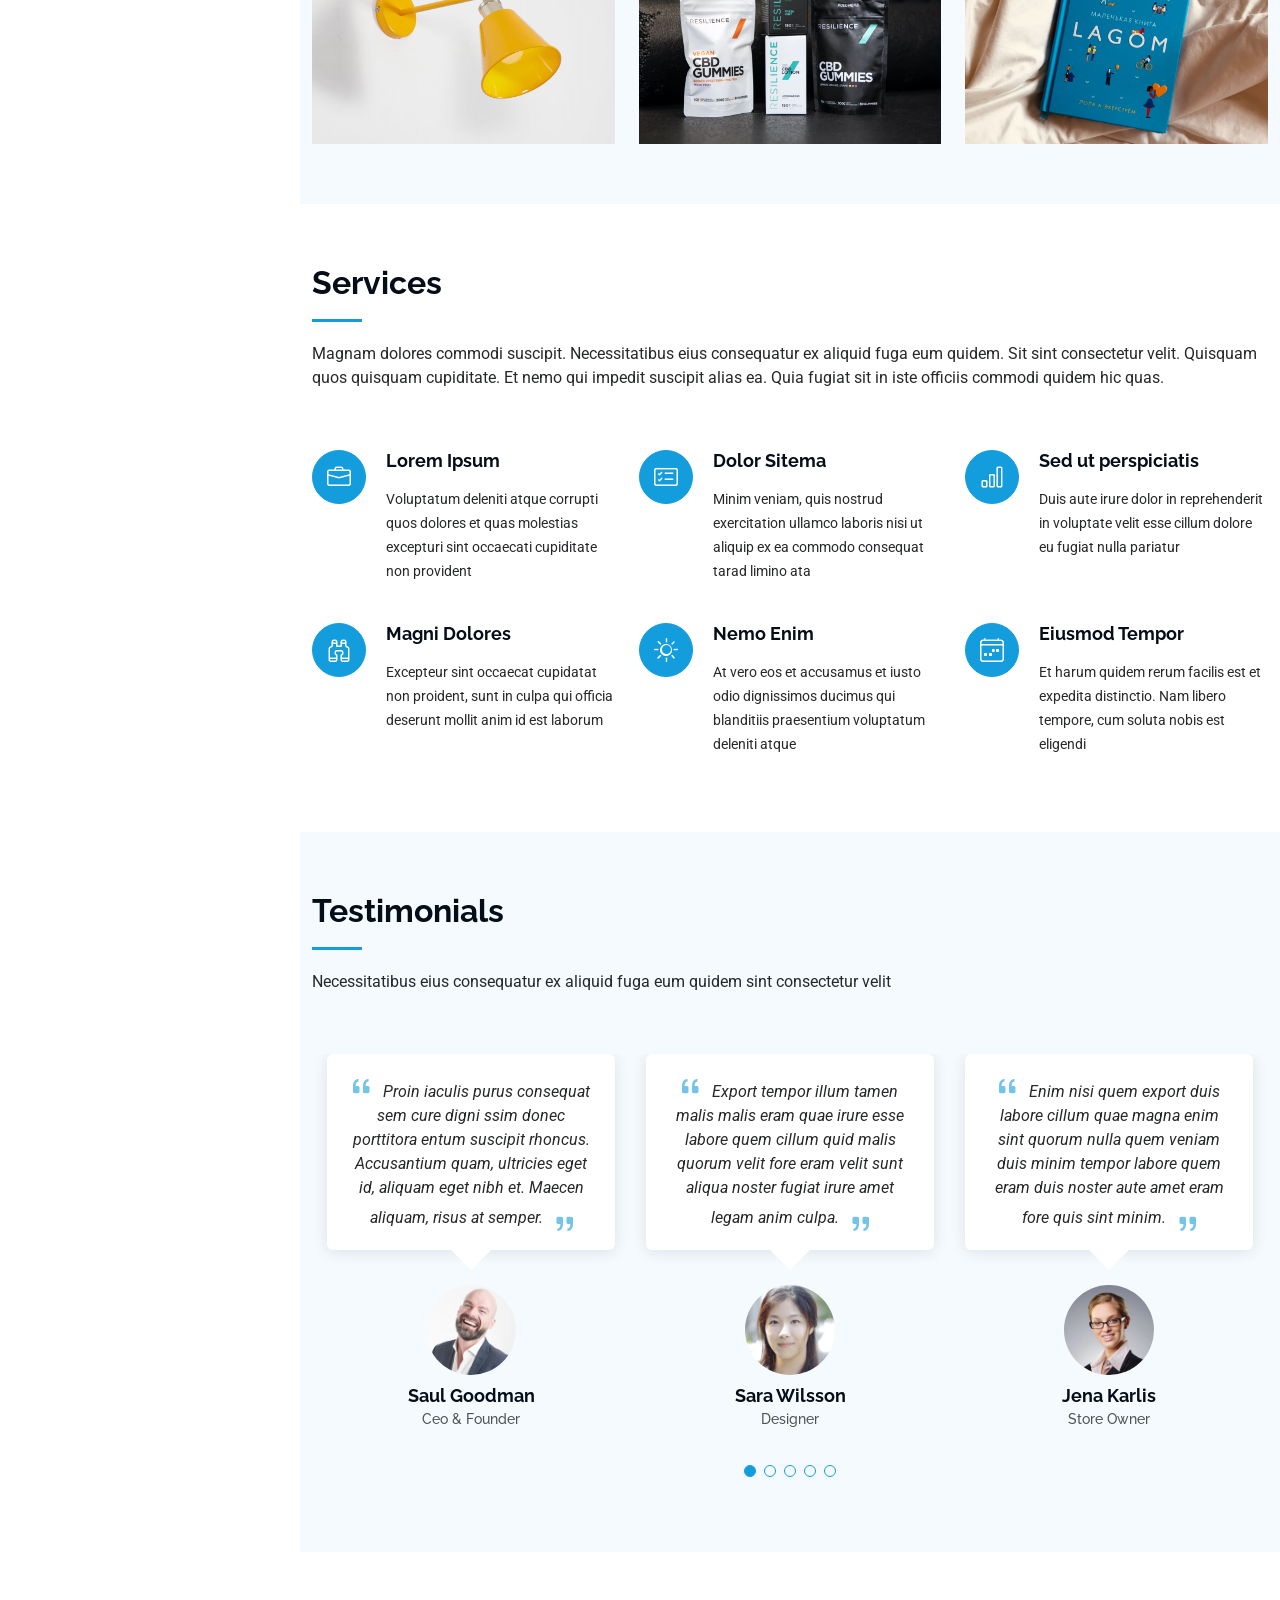
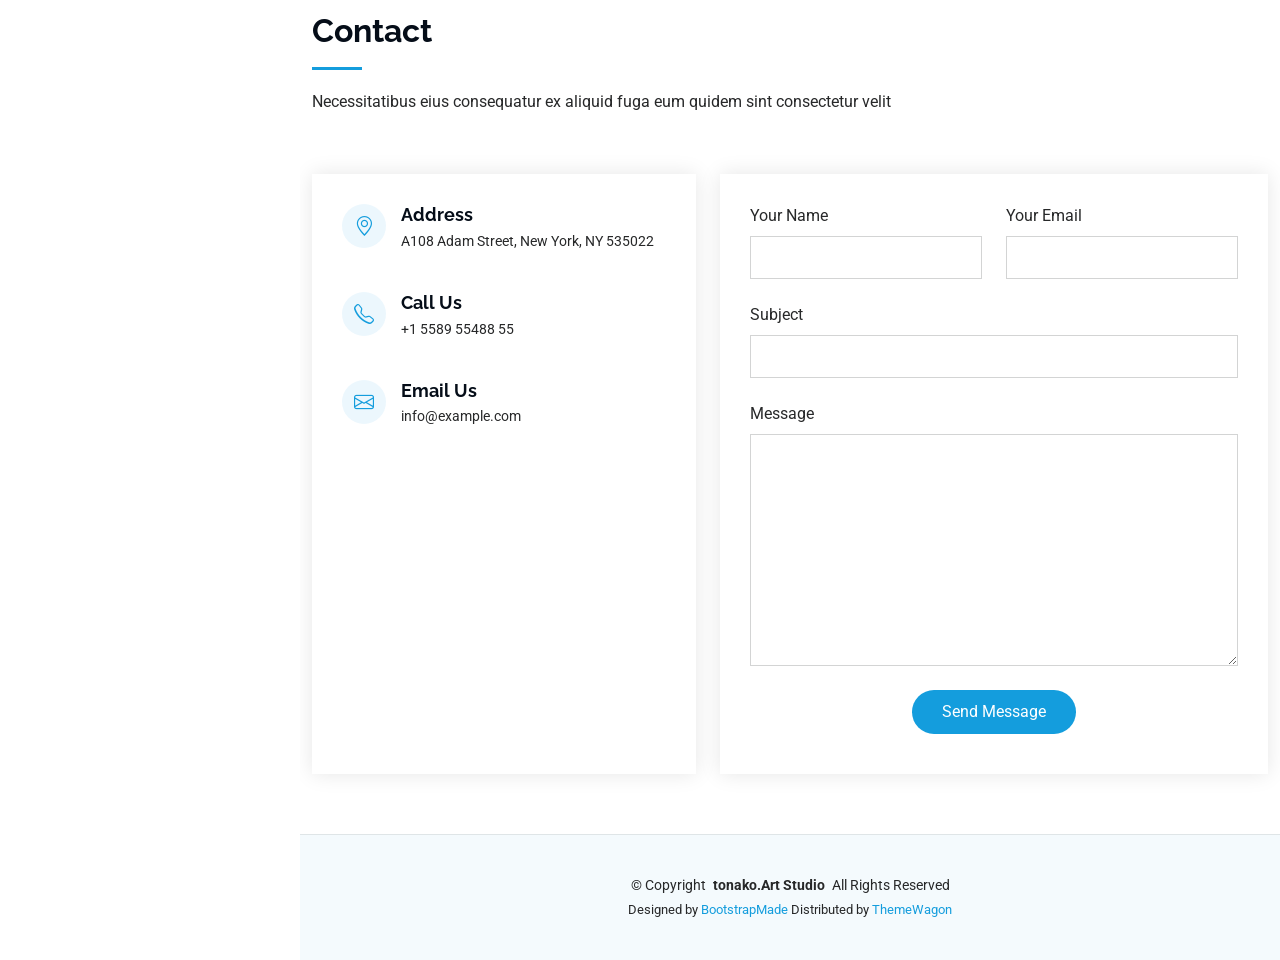
==== commit 9dec77d9: "見た目改造１" ====
--- a/index.html
+++ b/index.html
@@ -347,12 +347,12 @@
 
     </section><!-- /Resume Section -->
 
-    <!-- Portfolio Section -->
+    <!-- Gallery Section -->
     <section id="portfolio" class="portfolio section light-background">
 
       <!-- Section Title -->
       <div class="container section-title" data-aos="fade-up">
-        <h2>Portfolio</h2>
+        <h2>Gallery</h2>
         <p>Magnam dolores commodi suscipit. Necessitatibus eius consequatur ex aliquid fuga eum quidem. Sit sint consectetur velit. Quisquam quos quisquam cupiditate. Et nemo qui impedit suscipit alias ea. Quia fugiat sit in iste officiis commodi quidem hic quas.</p>
       </div><!-- End Section Title -->
 
@@ -366,7 +366,7 @@
             <li data-filter=".filter-product">Product</li>
             <li data-filter=".filter-branding">Branding</li>
             <li data-filter=".filter-books">Books</li>
-          </ul><!-- End Portfolio Filters -->
+          </ul><!-- End Gallery Filters -->
 
           <div class="row gy-4 isotope-container" data-aos="fade-up" data-aos-delay="200">
 
